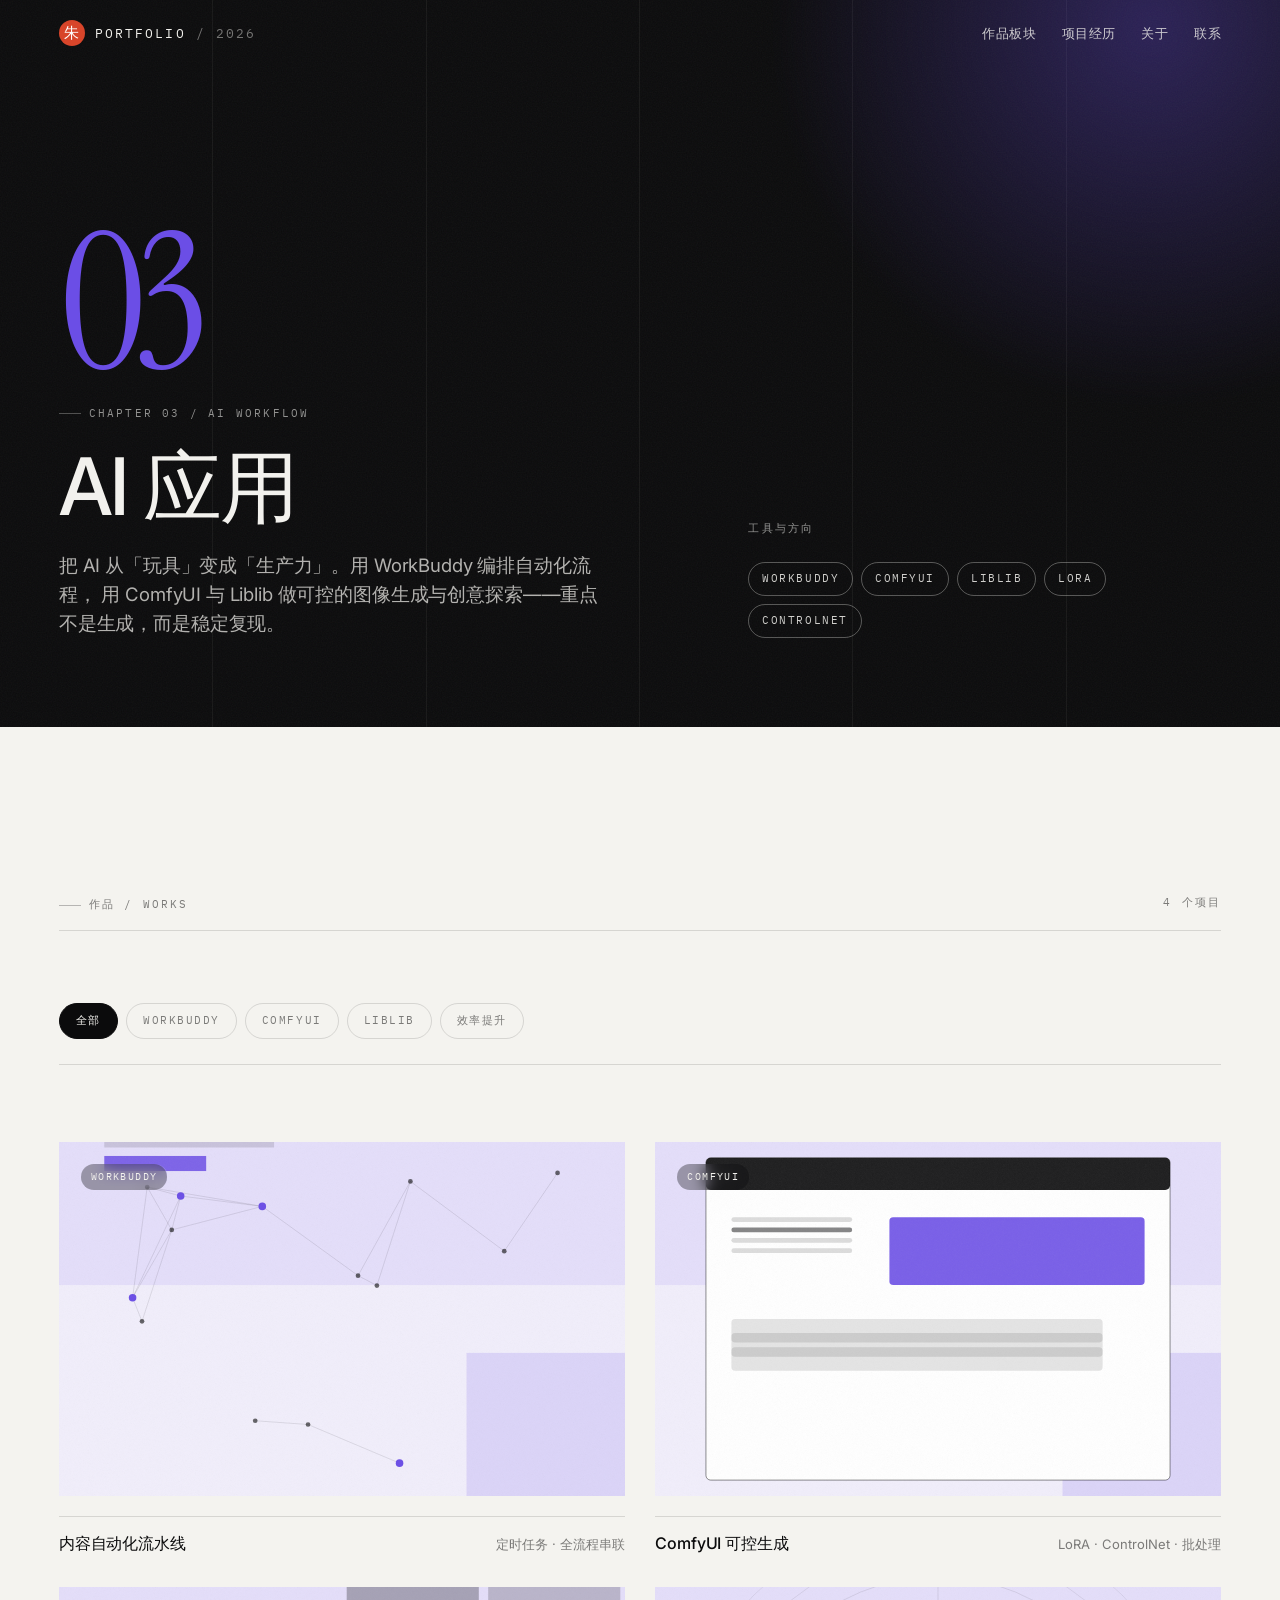
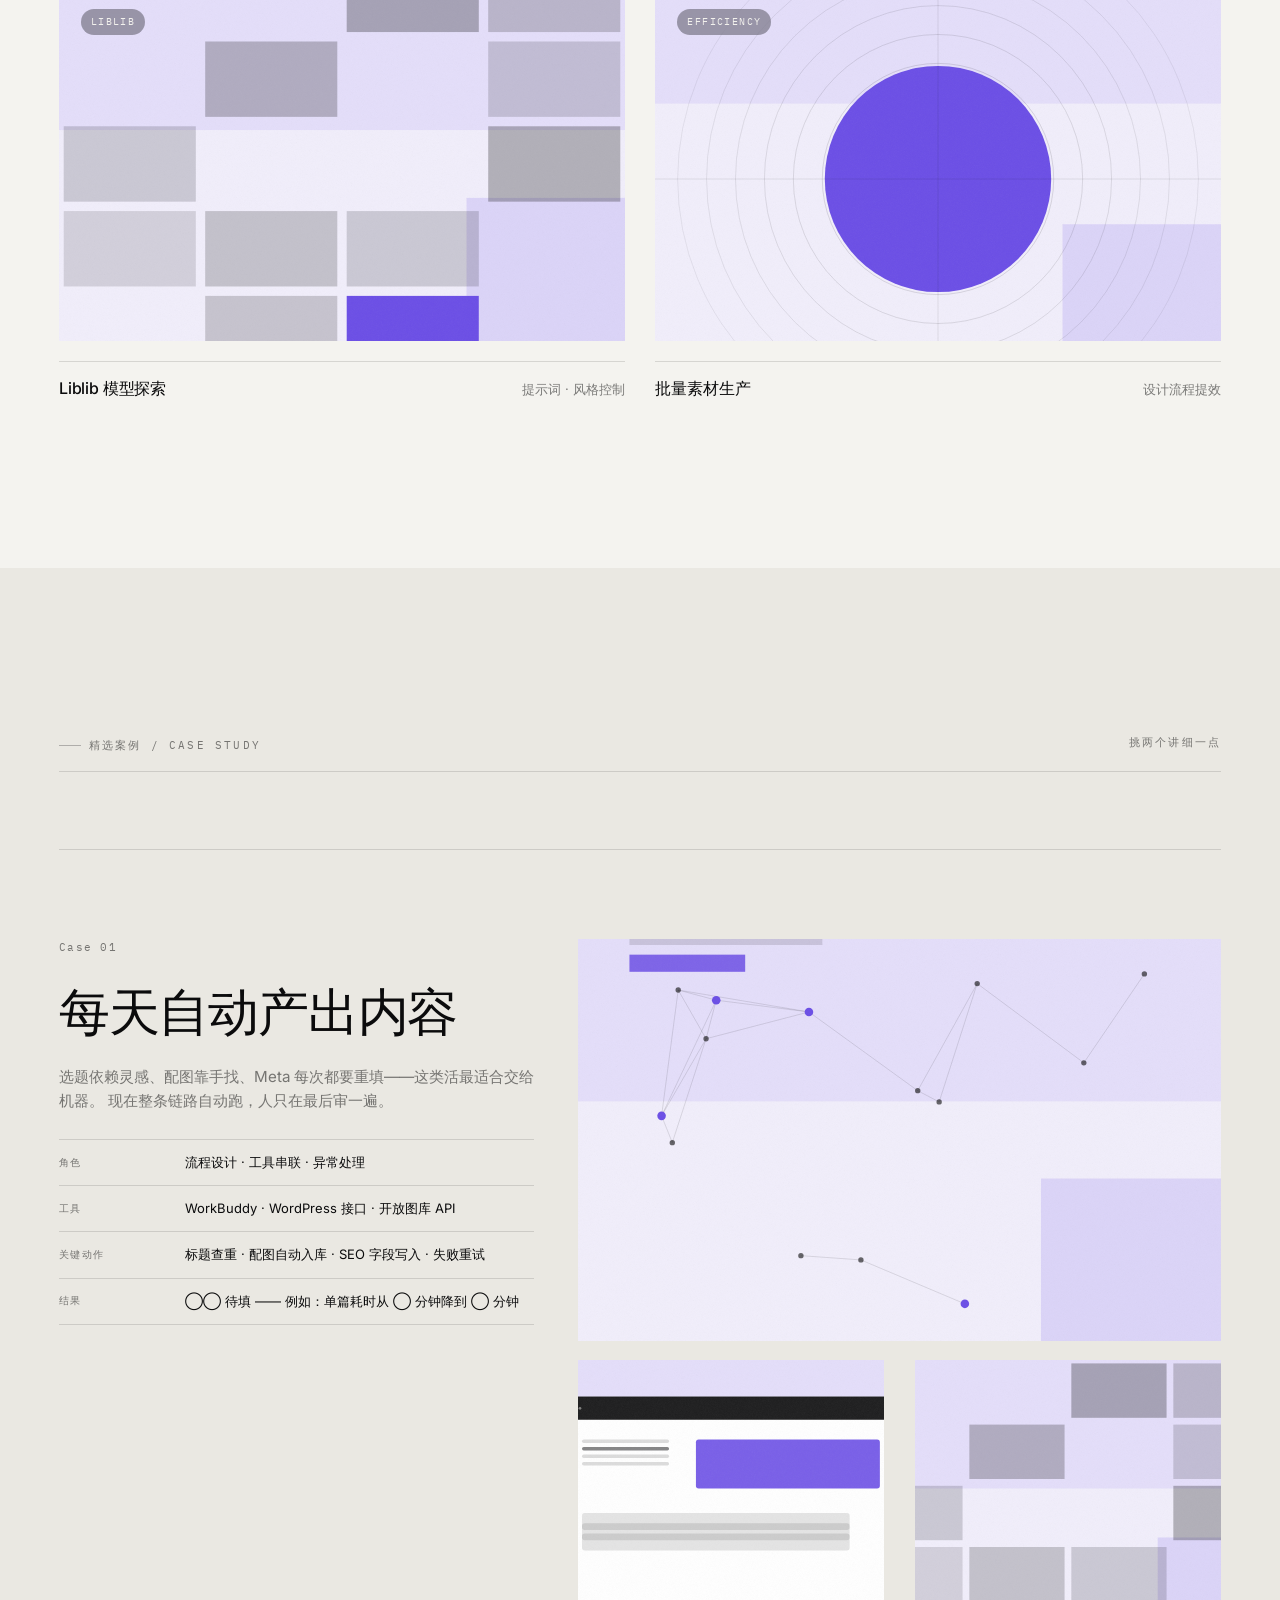
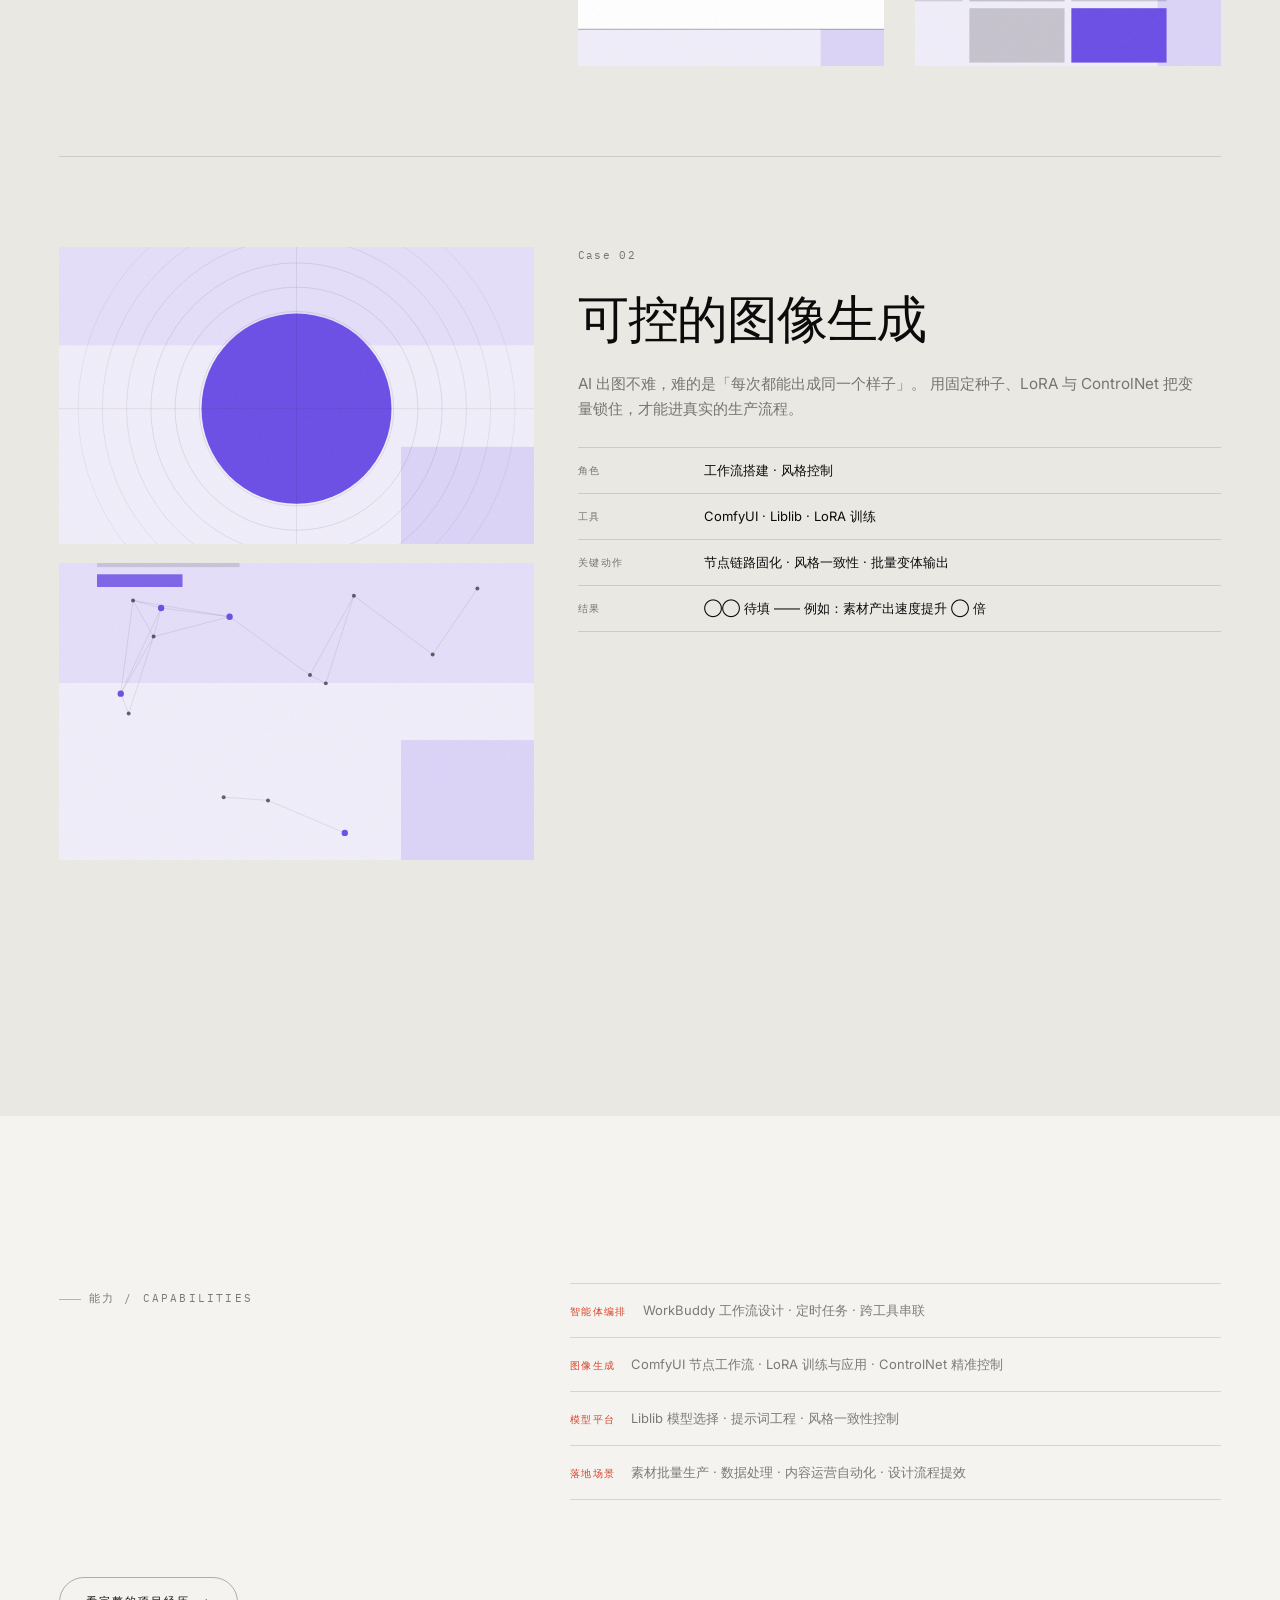
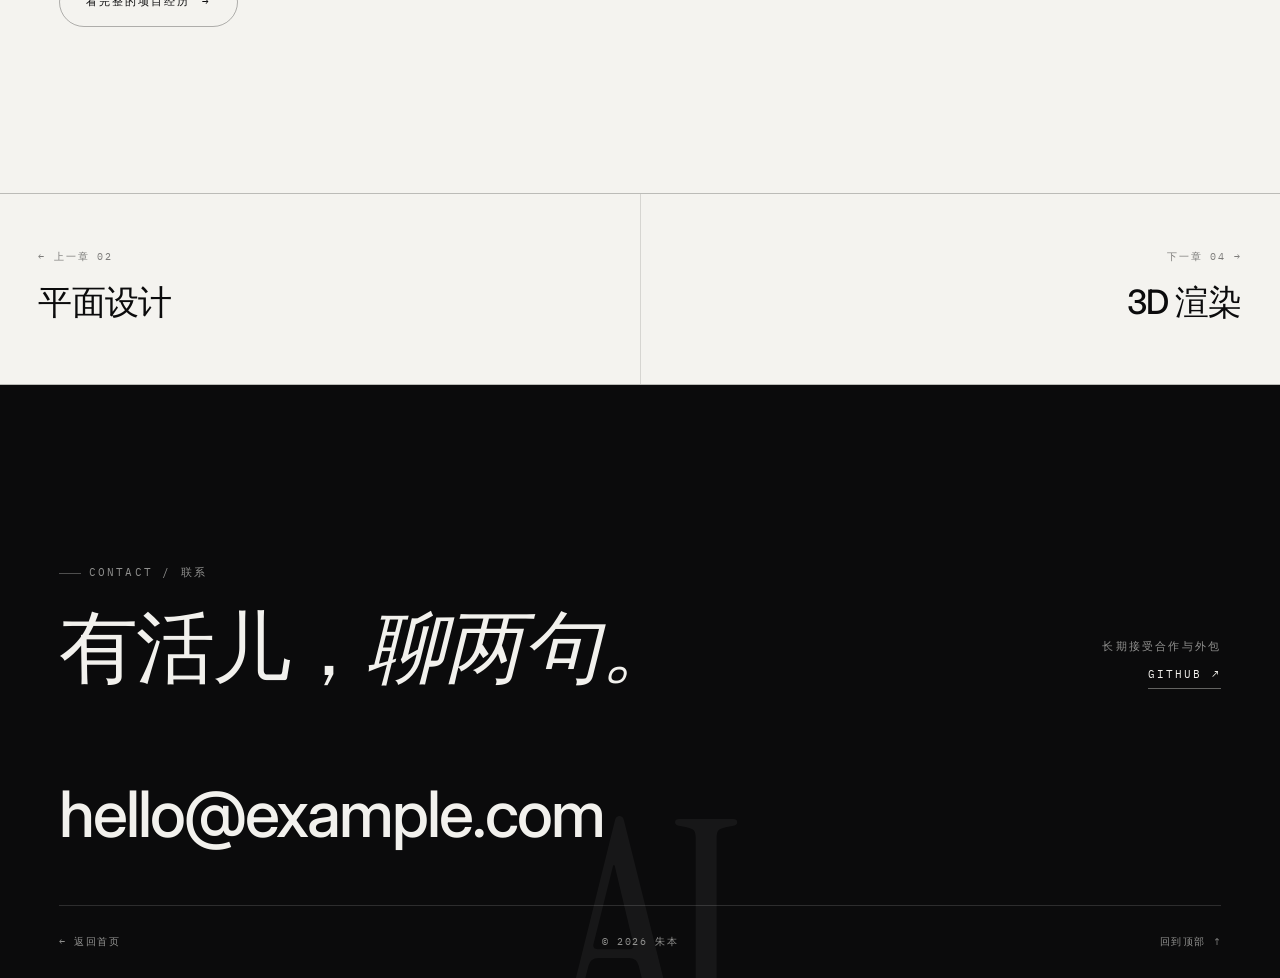
==== pages/ai.html @ f2585416 "feat: 作品集网站框架（五板块 + 项目经历） - 首页长滚动：Hero / 走马灯 / 关于 / 悬停预览目录 / 五个章节 / 经历摘要 / 页脚 - 子页面：网站建站、平面设计、AI 应用、" ====
<!DOCTYPE html>
<html lang="zh-CN">
<head>
<meta charset="utf-8">
<meta name="viewport" content="width=device-width, initial-scale=1, viewport-fit=cover">
<title>AI 应用 · 作品集 | 朱本</title>
<meta name="description" content="AI 应用作品集：用 WorkBuddy 编排自动化流程，用 ComfyUI 与 Liblib 搭建可控图像生成工作流，把 AI 从玩具变成生产力。">
<meta name="theme-color" content="#0B0B0C">
<link rel="icon" href="data:image/svg+xml,%3Csvg xmlns='http://www.w3.org/2000/svg' viewBox='0 0 32 32'%3E%3Crect width='32' height='32' rx='16' fill='%230B0B0C'/%3E%3Ccircle cx='16' cy='16' r='7' fill='%23D8452A'/%3E%3C/svg%3E">
<link rel="preconnect" href="https://fonts.googleapis.com">
<link rel="preconnect" href="https://fonts.gstatic.com" crossorigin>
<link rel="stylesheet" media="print" onload="this.media='all'"
      href="https://fonts.googleapis.com/css2?family=Inter:wght@400;500;600&family=Instrument+Serif:ital@0;1&family=IBM+Plex+Mono:wght@400;500&display=swap">
<link rel="stylesheet" href="../assets/css/style.css">
</head>
<body>

<div class="progress"><div class="progress__bar"></div></div>

<header class="nav">
  <div class="nav__inner">
    <a class="nav__brand" href="../index.html" aria-label="回到首页">
      <span class="nav__mark">朱</span>
      <span>PORTFOLIO<span style="opacity:.45"> / 2026</span></span>
    </a>
    <nav class="nav__links" aria-label="主导航">
      <a class="nav__link" href="../index.html#works">作品板块</a>
      <a class="nav__link" href="../index.html#experience">项目经历</a>
      <a class="nav__link" href="../index.html#about">关于</a>
      <a class="nav__link" href="../index.html#contact">联系</a>
    </nav>
    <button class="nav__toggle" aria-label="打开菜单" aria-expanded="false"><span></span></button>
  </div>
</header>

<div class="menu">
  <nav class="menu__list" aria-label="菜单">
    <a class="menu__item" href="../index.html#works"><i>01</i>作品板块</a>
    <a class="menu__item" href="web.html"><i>02</i>网站建站</a>
    <a class="menu__item" href="graphic.html"><i>03</i>平面设计</a>
    <a class="menu__item" href="ai.html"><i>04</i>AI 应用</a>
    <a class="menu__item" href="three-d.html"><i>05</i>3D 渲染</a>
    <a class="menu__item" href="life.html"><i>06</i>兴趣爱好</a>
    <a class="menu__item" href="experience.html"><i>07</i>项目经历</a>
    <a class="menu__item" href="../index.html#contact"><i>08</i>联系</a>
  </nav>
  <div class="menu__foot">
    <span>基于 GitHub Pages 托管</span>
    <a href="mailto:hello@example.com">hello@example.com</a>
  </div>
</div>

<main>

  <section class="band band--ink phero ch-ai" data-nav="dark">
    <div class="hero__bg" aria-hidden="true">
      <div class="hero__grid-lines"><span></span><span></span><span></span><span></span><span></span><span></span></div>
      <div class="phero__glow"></div>
      <div class="hero__noise"></div>
    </div>
    <div class="wrap" style="position:relative;z-index:2">
      <span class="phero__no reveal">03</span>
      <div class="phero__grid">
        <div class="stack">
          <span class="t-micro reveal">Chapter 03 / AI Workflow</span>
          <h1 class="t-h1 reveal reveal-d1">AI 应用</h1>
          <p class="t-lead reveal reveal-d2" style="color:rgba(242,241,237,.72)">
            把 AI 从「玩具」变成「生产力」。用 WorkBuddy 编排自动化流程，
            用 ComfyUI 与 Liblib 做可控的图像生成与创意探索——重点不是生成，而是稳定复现。
          </p>
        </div>
        <div class="stack reveal reveal-d3">
          <span class="t-micro t-micro--bare" style="color:var(--muted)">工具与方向</span>
          <ul class="phero__badges">
            <li class="chip">WorkBuddy</li>
            <li class="chip">ComfyUI</li>
            <li class="chip">Liblib</li>
            <li class="chip">LoRA</li>
            <li class="chip">ControlNet</li>
          </ul>
        </div>
      </div>
    </div>
  </section>

  <section class="band sec" data-nav="light">
    <div class="wrap">
      <div class="shead reveal">
        <div class="shead__row">
          <span class="t-micro">作品 / Works</span>
          <span class="t-micro t-micro--bare" style="color:var(--muted)">4 个项目</span>
        </div>
      </div>

      <div class="filters mt-m">
        <button class="is-active" data-filter="all">全部</button>
        <button data-filter="WorkBuddy">WorkBuddy</button>
        <button data-filter="ComfyUI">ComfyUI</button>
        <button data-filter="Liblib">Liblib</button>
        <button data-filter="提效">效率提升</button>
      </div>

      <div class="grid-2 mt-l">
        <a class="work reveal" href="#" data-cat="WorkBuddy 提效">
          <div class="tile tile--wide">
            <span class="tile__badge">WorkBuddy</span>
            <img src="../assets/img/ai-01.svg" alt="智能体自动化工作流">
            <span class="tile__cap"><span>自动化工作流</span><span>编排</span></span>
          </div>
          <div class="work__meta"><h3>内容自动化流水线</h3><p>定时任务 · 全流程串联</p></div>
        </a>
        <a class="work reveal reveal-d1" href="#" data-cat="ComfyUI">
          <div class="tile tile--wide">
            <span class="tile__badge">ComfyUI</span>
            <img src="../assets/img/ai-02.svg" alt="ComfyUI 节点工作流">
            <span class="tile__cap"><span>节点工作流</span><span>可控生成</span></span>
          </div>
          <div class="work__meta"><h3>ComfyUI 可控生成</h3><p>LoRA · ControlNet · 批处理</p></div>
        </a>
        <a class="work reveal" href="#" data-cat="Liblib">
          <div class="tile tile--wide">
            <span class="tile__badge">Liblib</span>
            <img src="../assets/img/ai-03.svg" alt="模型平台创意探索">
            <span class="tile__cap"><span>创意探索</span><span>模型平台</span></span>
          </div>
          <div class="work__meta"><h3>Liblib 模型探索</h3><p>提示词 · 风格控制</p></div>
        </a>
        <a class="work reveal reveal-d1" href="#" data-cat="提效 WorkBuddy">
          <div class="tile tile--wide">
            <span class="tile__badge">Efficiency</span>
            <img src="../assets/img/ai-04.svg" alt="批量素材生产">
            <span class="tile__cap"><span>批量素材生产</span><span>Pipeline</span></span>
          </div>
          <div class="work__meta"><h3>批量素材生产</h3><p>设计流程提效</p></div>
        </a>
      </div>
    </div>
  </section>

  <section class="band band--deep sec" data-nav="light">
    <div class="wrap">
      <div class="shead reveal">
        <div class="shead__row">
          <span class="t-micro">精选案例 / Case Study</span>
          <span class="t-micro t-micro--bare" style="color:var(--muted)">挑两个讲细一点</span>
        </div>
      </div>

      <article class="case mt-l">
        <div class="case__grid">
          <div class="case__info reveal">
            <span class="t-num">Case 01</span>
            <h2 class="t-h2">每天自动产出内容</h2>
            <p class="t-body">
              选题依赖灵感、配图靠手找、Meta 每次都要重填——这类活最适合交给机器。
              现在整条链路自动跑，人只在最后审一遍。
            </p>
            <div class="case__specs">
              <div><dt>角色</dt><dd>流程设计 · 工具串联 · 异常处理</dd></div>
              <div><dt>工具</dt><dd>WorkBuddy · WordPress 接口 · 开放图库 API</dd></div>
              <div><dt>关键动作</dt><dd>标题查重 · 配图自动入库 · SEO 字段写入 · 失败重试</dd></div>
              <div><dt>结果</dt><dd>◯◯ 待填 —— 例如：单篇耗时从 ◯ 分钟降到 ◯ 分钟</dd></div>
            </div>
          </div>
          <div class="case__media reveal reveal-d1">
            <div class="tile tile--wide"><img src="../assets/img/ai-01.svg" alt="工作流节点"></div>
            <div class="case__media--2 grid-2">
              <div class="tile tile--square"><img src="../assets/img/ai-02.svg" alt="节点细节"></div>
              <div class="tile tile--square"><img src="../assets/img/ai-03.svg" alt="输出结果"></div>
            </div>
          </div>
        </div>
      </article>

      <article class="case case--flip">
        <div class="case__grid">
          <div class="case__info reveal">
            <span class="t-num">Case 02</span>
            <h2 class="t-h2">可控的图像生成</h2>
            <p class="t-body">
              AI 出图不难，难的是「每次都能出成同一个样子」。
              用固定种子、LoRA 与 ControlNet 把变量锁住，才能进真实的生产流程。
            </p>
            <div class="case__specs">
              <div><dt>角色</dt><dd>工作流搭建 · 风格控制</dd></div>
              <div><dt>工具</dt><dd>ComfyUI · Liblib · LoRA 训练</dd></div>
              <div><dt>关键动作</dt><dd>节点链路固化 · 风格一致性 · 批量变体输出</dd></div>
              <div><dt>结果</dt><dd>◯◯ 待填 —— 例如：素材产出速度提升 ◯ 倍</dd></div>
            </div>
          </div>
          <div class="case__media reveal reveal-d1">
            <div class="tile tile--wide"><img src="../assets/img/ai-04.svg" alt="生成结果"></div>
            <div class="tile tile--wide"><img src="../assets/img/exp-03.svg" alt="工作流结构"></div>
          </div>
        </div>
      </article>
    </div>
  </section>

  <section class="band sec" data-nav="light">
    <div class="wrap">
      <div class="split">
        <div class="col-a"><span class="t-micro reveal">能力 / Capabilities</span></div>
        <div class="col-b">
          <ul class="caps reveal">
            <li><b>智能体编排</b><span>WorkBuddy 工作流设计 · 定时任务 · 跨工具串联</span></li>
            <li><b>图像生成</b><span>ComfyUI 节点工作流 · LoRA 训练与应用 · ControlNet 精准控制</span></li>
            <li><b>模型平台</b><span>Liblib 模型选择 · 提示词工程 · 风格一致性控制</span></li>
            <li><b>落地场景</b><span>素材批量生产 · 数据处理 · 内容运营自动化 · 设计流程提效</span></li>
          </ul>
        </div>
      </div>
      <div class="mt-l reveal"><a class="btn" href="experience.html"><span>看完整的项目经历</span><i aria-hidden="true">→</i></a></div>
    </div>
  </section>

  <nav class="band navnext" aria-label="章节导航">
    <a href="graphic.html" style="--row-accent:var(--ch-graphic)">
      <span class="dir">← 上一章 02</span>
      <span class="name">平面设计</span>
    </a>
    <a class="align-end" href="three-d.html" style="--row-accent:var(--ch-d3)">
      <span class="dir">下一章 04 →</span>
      <span class="name">3D 渲染</span>
    </a>
  </nav>

</main>

<footer class="band band--ink foot" data-nav="dark">
  <div class="wrap">
    <div class="foot__cta">
      <div class="stack">
        <span class="t-micro">Contact / 联系</span>
        <h2 class="t-h1">有活儿，<em class="t-italic">聊两句。</em></h2>
      </div>
      <div class="stack-s" style="justify-items:end;text-align:right">
        <span class="t-micro t-micro--bare" style="color:var(--muted)">长期接受合作与外包</span>
        <a class="link-arrow" href="https://github.com/benzhujohn">GitHub <span aria-hidden="true">↗</span></a>
      </div>
    </div>

    <div class="foot__mailrow">
      <a class="foot__mail" href="mailto:hello@example.com">hello@example.com</a>
    </div>

    <div class="foot__bottom">
      <a href="../index.html">← 返回首页</a>
      <span>© <span data-year>2026</span> 朱本</span>
      <a href="#">回到顶部 ↑</a>
    </div>
  </div>
  <span class="foot__pagename" aria-hidden="true">AI</span>
</footer>

<script src="../assets/js/main.js"></script>
</body>
</html>
---- assets/css/style.css ----
/* ============================================================
   PORTFOLIO — Design System
   风格方向：编辑式画廊 / 奢侈品广告排版
   - 骨白纸感底 + 墨黑正文 + 单一强调色
   - 超大字号 + 极紧字距 + 大量留白
   - 细发丝线分割，不用圆角卡片堆砌
   ============================================================ */

/* ---------- 1. Tokens ---------- */
:root {
  /* 基础色 */
  --ink:        #0B0B0C;
  --paper:      #F4F3EF;
  --paper-deep: #EAE8E2;
  --white:      #FFFFFF;

  /* 派生命名（供组件在明暗两套主题下复用） */
  --fg:    var(--ink);
  --bg:    var(--paper);
  --rule:  rgba(11, 11, 12, .13);
  --rule-strong: rgba(11, 11, 12, .30);
  --muted: rgba(11, 11, 12, .52);
  --faint: rgba(11, 11, 12, .07);

  /* 章节色 —— 只在极小面积出现（序号 / 下划线 / 标签） */
  --ch-web:     #1F3A5F;
  --ch-graphic: #D8452A;
  --ch-ai:      #6B4EE6;
  --ch-d3:      #C0703A;
  --ch-life:    #4A6B4F;
  --accent:     #D8452A;

  /* 字体 */
  --font-sans: "Inter", -apple-system, BlinkMacSystemFont, "Segoe UI",
               "PingFang SC", "Hiragino Sans GB", "Microsoft YaHei", "Noto Sans SC",
               system-ui, sans-serif;
  --font-display: "Instrument Serif", "Georgia", "Times New Roman",
                  "Songti SC", "SimSun", serif;
  --font-mono: "IBM Plex Mono", ui-monospace, SFMono-Regular, "SF Mono",
               Menlo, Consolas, monospace;

  /* 流体字号 */
  --fs-display: clamp(3.4rem, 9.4vw, 9.5rem);
  --fs-h1:      clamp(2.35rem, 6.2vw, 5.6rem);
  --fs-h2:      clamp(1.85rem, 4vw, 3.4rem);
  --fs-h3:      clamp(1.15rem, 1.9vw, 1.65rem);
  --fs-lead:    clamp(1.02rem, 1.45vw, 1.3rem);
  --fs-body:    clamp(.95rem, 1.02vw, 1.06rem);
  --fs-small:   .8125rem;
  --fs-micro:   .6875rem;

  /* 版式 */
  --gutter: clamp(20px, 4.6vw, 78px);
  --maxw:   1680px;
  --sec-y:  clamp(88px, 13vw, 200px);
  --nav-h:  68px;

  /* 动效 */
  --ease:    cubic-bezier(.16, 1, .3, 1);
  --ease-io: cubic-bezier(.65, 0, .35, 1);
  --dur:     .9s;
}

/* ---------- 2. Reset ---------- */
*, *::before, *::after { box-sizing: border-box; }
html { -webkit-text-size-adjust: 100%; overflow-x: clip; }
html.is-locked, html.is-locked body { overflow: hidden; }

body {
  margin: 0;
  background: var(--paper);
  color: var(--ink);
  font-family: var(--font-sans);
  font-size: var(--fs-body);
  line-height: 1.62;
  font-feature-settings: "kern" 1, "liga" 1;
  -webkit-font-smoothing: antialiased;
  -moz-osx-font-smoothing: grayscale;
  overflow-x: hidden;
}
img, svg, video { display: block; max-width: 100%; }
a { color: inherit; text-decoration: none; }
button { font: inherit; color: inherit; background: none; border: 0; cursor: pointer; }
ul, ol { margin: 0; padding: 0; list-style: none; }
h1, h2, h3, h4, p, figure { margin: 0; }
::selection { background: var(--ink); color: var(--paper); }

:focus-visible {
  outline: 2px solid var(--accent);
  outline-offset: 3px;
}

/* 自定义滚动条（桌面） */
@media (pointer: fine) {
  ::-webkit-scrollbar { width: 10px; }
  ::-webkit-scrollbar-track { background: var(--paper-deep); }
  ::-webkit-scrollbar-thumb { background: rgba(11,11,12,.24); }
  ::-webkit-scrollbar-thumb:hover { background: rgba(11,11,12,.45); }
}

/* ---------- 3. Layout ---------- */
.wrap {
  width: 100%;
  max-width: var(--maxw);
  margin-inline: auto;
  padding-inline: var(--gutter);
}
.band { background: var(--bg); color: var(--fg); }
.band--ink {
  --fg: #F2F1ED;
  --bg: var(--ink);
  --rule: rgba(242, 241, 237, .15);
  --rule-strong: rgba(242, 241, 237, .38);
  --muted: rgba(242, 241, 237, .58);
  --faint: rgba(242, 241, 237, .08);
  background: var(--ink);
  color: var(--fg);
}
.band--deep { --bg: var(--paper-deep); }

.sec { padding-block: var(--sec-y); }
.sec--tight { padding-block: clamp(56px, 8vw, 116px); }

/* 编辑式分栏 */
.split {
  display: grid;
  grid-template-columns: minmax(0, 1fr);
  gap: clamp(32px, 5vw, 88px);
}
@media (min-width: 900px) {
  .split { grid-template-columns: repeat(12, minmax(0, 1fr)); }
  .split > .col-a { grid-column: 1 / span 4; }
  .split > .col-b { grid-column: 6 / span 7; }
  .split > .col-full { grid-column: 1 / -1; }
}

.grid-2 { display: grid; gap: clamp(18px, 2.4vw, 40px); grid-template-columns: repeat(2, minmax(0, 1fr)); }
.grid-3 { display: grid; gap: clamp(18px, 2.4vw, 40px); grid-template-columns: repeat(3, minmax(0, 1fr)); }
.grid-4 { display: grid; gap: clamp(16px, 1.8vw, 28px); grid-template-columns: repeat(4, minmax(0, 1fr)); }
@media (max-width: 1024px) { .grid-4 { grid-template-columns: repeat(2, minmax(0, 1fr)); } }
@media (max-width: 780px)  { .grid-3, .grid-2 { grid-template-columns: minmax(0, 1fr); } }
@media (max-width: 560px)  { .grid-4 { grid-template-columns: minmax(0, 1fr); } }

/* ---------- 4. Typography ---------- */
.t-display {
  font-family: var(--font-display);
  font-size: var(--fs-display);
  line-height: .88;
  letter-spacing: -.045em;
  font-weight: 400;
}
.t-h1 {
  font-size: var(--fs-h1);
  line-height: 1.02;
  letter-spacing: -.028em;
  font-weight: 500;
}
.t-h2 {
  font-size: var(--fs-h2);
  line-height: 1.1;
  letter-spacing: -.024em;
  font-weight: 500;
}
.t-h3 { font-size: var(--fs-h3); line-height: 1.25; letter-spacing: -.015em; font-weight: 500; }
.t-serif { font-family: var(--font-display); font-weight: 400; letter-spacing: -.02em; }
.t-italic { font-family: var(--font-display); font-style: italic; letter-spacing: -.01em; }

.t-lead {
  font-size: var(--fs-lead);
  line-height: 1.55;
  letter-spacing: -.008em;
  color: var(--fg);
  max-width: 46ch;
}
.t-body { color: var(--muted); max-width: 62ch; }
.t-body strong { color: var(--fg); font-weight: 500; }

/* 微标签：全站的高频识别符号 */
.t-micro {
  font-family: var(--font-mono);
  font-size: var(--fs-micro);
  letter-spacing: .2em;
  text-transform: uppercase;
  color: var(--muted);
  display: inline-flex;
  align-items: center;
  gap: .7em;
  white-space: nowrap;
}
.t-micro--accent { color: var(--accent); }
.t-micro::before {
  content: "";
  width: 22px; height: 1px;
  background: currentColor;
  opacity: .5;
  flex: none;
}
.t-micro--bare::before { display: none; }

.t-num {
  font-family: var(--font-mono);
  font-size: var(--fs-micro);
  letter-spacing: .12em;
  color: var(--muted);
}

.rule { height: 1px; background: var(--rule); border: 0; margin: 0; }

/* 段落首行装饰线 */
.hairline-top { border-top: 1px solid var(--rule); padding-top: clamp(18px, 2.6vw, 34px); }

/* ---------- 5. Scroll progress ---------- */
.progress {
  position: fixed; inset: 0 0 auto 0;
  height: 2px; z-index: 120;
  background: transparent; pointer-events: none;
}
.progress__bar {
  height: 100%; width: 0%;
  background: var(--accent);
  transform-origin: 0 50%;
  transition: width .1s linear;
}

/* ---------- 6. Nav ---------- */
.nav {
  position: fixed; inset: 0 0 auto 0;
  z-index: 100;
  height: var(--nav-h);
  display: flex; align-items: center;
  color: #F2F1ED;
  transition: background .45s var(--ease), color .45s var(--ease),
              border-color .45s var(--ease), backdrop-filter .45s var(--ease);
  border-bottom: 1px solid transparent;
}
.nav__inner {
  width: 100%; max-width: var(--maxw); margin-inline: auto;
  padding-inline: var(--gutter);
  display: flex; align-items: center; justify-content: space-between; gap: 24px;
}
.nav.is-solid {
  background: rgba(244, 243, 239, .82);
  -webkit-backdrop-filter: saturate(180%) blur(18px);
  backdrop-filter: saturate(180%) blur(18px);
  color: var(--ink);
  border-bottom-color: rgba(11, 11, 12, .09);
}
.nav.is-solid.is-dark {
  background: rgba(11, 11, 12, .72);
  color: #F2F1ED;
  border-bottom-color: rgba(242, 241, 237, .1);
}

.nav__brand {
  font-family: var(--font-mono);
  font-size: .8125rem;
  letter-spacing: .16em;
  text-transform: uppercase;
  display: flex; align-items: center; gap: 10px;
}
.nav__mark {
  width: 26px; height: 26px; border-radius: 50%;
  background: var(--accent);
  display: grid; place-items: center;
  font-family: var(--font-display); font-size: 15px; color: #fff;
  letter-spacing: 0; flex: none;
}
.nav__links { display: flex; align-items: center; gap: clamp(14px, 2vw, 34px); }
.nav__link {
  font-size: .8125rem; letter-spacing: .04em;
  position: relative; padding-block: 6px; opacity: .82;
  transition: opacity .3s var(--ease);
}
.nav__link::after {
  content: ""; position: absolute; left: 0; bottom: 0;
  width: 100%; height: 1px; background: currentColor;
  transform: scaleX(0); transform-origin: 0 50%;
  transition: transform .5s var(--ease);
}
.nav__link:hover { opacity: 1; }
.nav__link:hover::after { transform: scaleX(1); }

.nav__toggle {
  display: none; width: 40px; height: 40px;
  align-items: center; justify-content: center;
}
.nav__toggle span {
  display: block; width: 20px; height: 1.5px; background: currentColor;
  position: relative; transition: transform .4s var(--ease), background .3s;
}
.nav__toggle span::before, .nav__toggle span::after {
  content: ""; position: absolute; left: 0; width: 20px; height: 1.5px;
  background: currentColor; transition: transform .4s var(--ease), top .3s;
}
.nav__toggle span::before { top: -6px; }
.nav__toggle span::after  { top: 6px; }
.is-menu-open .nav__toggle span { background: transparent; }
.is-menu-open .nav__toggle span::before { top: 0; transform: rotate(45deg); }
.is-menu-open .nav__toggle span::after  { top: 0; transform: rotate(-45deg); }

@media (max-width: 880px) {
  .nav__links { display: none; }
  .nav__toggle { display: inline-flex; }
}

/* 全屏菜单 */
.menu {
  position: fixed; inset: 0; z-index: 95;
  background: var(--ink); color: var(--paper);
  display: flex; flex-direction: column; justify-content: center;
  padding: calc(var(--nav-h) + 40px) var(--gutter) 40px;
  clip-path: inset(0 0 100% 0);
  transition: clip-path .8s var(--ease);
}
.is-menu-open .menu { clip-path: inset(0 0 0 0); }
.menu__list { display: grid; gap: clamp(4px, 1.2vw, 14px); }
.menu__item {
  font-size: clamp(1.7rem, 7vw, 3rem);
  line-height: 1.12; letter-spacing: -.03em; font-weight: 500;
  display: flex; align-items: baseline; gap: .5em;
  opacity: 0; transform: translateY(18px);
  transition: opacity .5s var(--ease), transform .5s var(--ease);
}
.is-menu-open .menu__item { opacity: 1; transform: none; }
.menu__item i {
  font-family: var(--font-mono); font-style: normal;
  font-size: .6875rem; letter-spacing: .16em;
  color: rgba(244, 243, 239, .45);
}
.menu__item:hover { color: var(--accent); }
.menu__foot {
  margin-top: clamp(36px, 7vw, 72px);
  display: flex; flex-wrap: wrap; gap: 10px 28px;
  font-family: var(--font-mono); font-size: .6875rem;
  letter-spacing: .16em; text-transform: uppercase;
  color: rgba(244, 243, 239, .5);
}
.menu__foot a:hover { color: var(--paper); }

/* ---------- 7. Hero ---------- */
.hero {
  position: relative;
  min-height: 100svh;
  padding-top: calc(var(--nav-h) + clamp(24px, 5vw, 64px));
  padding-bottom: clamp(36px, 5vw, 72px);
  display: flex; flex-direction: column; justify-content: space-between;
  overflow: hidden;
}
.hero__bg {
  position: absolute; inset: 0; z-index: 0;
  pointer-events: none; overflow: hidden;
}
.hero__grid-lines {
  position: absolute; inset: 0;
  display: grid; grid-template-columns: repeat(6, 1fr);
}
.hero__grid-lines span { border-right: 1px solid rgba(242,241,237,.055); }
.hero__grid-lines span:last-child { border-right: 0; }
.hero__glow {
  position: absolute;
  width: 62vw; height: 62vw; border-radius: 50%;
  right: -18vw; top: -14vw;
  background: radial-gradient(circle at 50% 50%, rgba(216,69,42,.30), rgba(216,69,42,0) 62%);
  filter: blur(10px);
  animation: drift 22s var(--ease-io) infinite alternate;
}
@keyframes drift {
  from { transform: translate3d(0,0,0) scale(1); }
  to   { transform: translate3d(-5vw, 4vw, 0) scale(1.12); }
}
.hero__noise {
  position: absolute; inset: 0; opacity: .05; pointer-events: none;
  background-image: url("data:image/svg+xml,%3Csvg xmlns='http://www.w3.org/2000/svg' width='160' height='160'%3E%3Cfilter id='n'%3E%3CfeTurbulence type='fractalNoise' baseFrequency='.8' numOctaves='3'/%3E%3C/filter%3E%3Crect width='160' height='160' filter='url(%23n)'/%3E%3C/svg%3E");
}
.hero__inner { position: relative; z-index: 2; }
.hero__top {
  display: flex; flex-wrap: wrap; gap: 12px 32px;
  justify-content: space-between; align-items: baseline;
  padding-bottom: clamp(20px, 3.5vw, 44px);
}
/* 主标题：无衬线骨架 + 衬线意大利体收尾 —— 编辑式对比 */
.hero__title {
  max-width: 20ch;
  font-family: var(--font-sans);
  font-weight: 500;
  letter-spacing: -.052em;
  flex: 1;
  display: flex;
  flex-direction: column;
  justify-content: center;
}
.hero__title .line { display: block; overflow: hidden; }
.hero__title .line > span {
  display: block;
  transform: translateY(105%);
  transition: transform 1.15s var(--ease);
}
.is-ready .hero__title .line > span { transform: none; }
.hero__title .line:nth-child(2) > span { transition-delay: .09s; }
.hero__title .line:nth-child(3) > span { transition-delay: .18s; }

.hero__title em {
  font-family: var(--font-display);
  font-style: italic;
  font-weight: 400;
  letter-spacing: -.028em;
  padding-right: .04em;
}
.hero__inner {
  position: relative;
  z-index: 2;
  display: flex;
  flex-direction: column;
  flex: 1;
  gap: clamp(24px, 3.5vw, 48px);
}
.hero__meta {
  display: grid;
  grid-template-columns: minmax(0,1fr);
  gap: clamp(24px, 4vw, 56px);
  align-items: end;
  margin-top: clamp(30px, 5vw, 60px);
  padding-top: clamp(22px, 3vw, 38px);
  border-top: 1px solid rgba(242,241,237,.16);
}
@media (min-width: 880px) {
  .hero__meta { grid-template-columns: 1.1fr .8fr auto; }
}
.hero__roles {
  display: flex; flex-wrap: wrap; gap: 8px 10px;
}
.chip {
  font-family: var(--font-mono);
  font-size: .6875rem;
  letter-spacing: .14em;
  text-transform: uppercase;
  padding: 7px 13px;
  border: 1px solid var(--rule-strong);
  border-radius: 999px;
  color: var(--fg);
  opacity: .85;
  transition: background .35s var(--ease), color .35s var(--ease), opacity .35s;
}
.chip:hover { background: var(--fg); color: var(--bg); opacity: 1; }
.hero__scroll {
  display: inline-flex; align-items: center; gap: 12px;
  font-family: var(--font-mono); font-size: .6875rem;
  letter-spacing: .2em; text-transform: uppercase;
  color: rgba(242,241,237,.6);
  align-self: end; white-space: nowrap;
}
.hero__scroll i {
  display: block; width: 1px; height: 42px;
  background: linear-gradient(to bottom, rgba(242,241,237,.7), transparent);
  animation: drop 2.4s var(--ease-io) infinite;
  transform-origin: 50% 0;
}
@keyframes drop {
  0%   { transform: scaleY(0); opacity: 0; }
  40%  { transform: scaleY(1); opacity: 1; }
  100% { transform: scaleY(1); opacity: 0; }
}

/* ---------- 8. Marquee ---------- */
.marquee {
  border-top: 1px solid var(--rule);
  border-bottom: 1px solid var(--rule);
  padding-block: clamp(14px, 1.8vw, 22px);
  overflow: hidden;
  display: flex;
}
.marquee__track {
  display: flex; flex: none; gap: clamp(24px, 3vw, 48px);
  padding-right: clamp(24px, 3vw, 48px);
  animation: slide 34s linear infinite;
  will-change: transform;
}
.marquee:hover .marquee__track { animation-play-state: paused; }
@keyframes slide { to { transform: translateX(-100%); } }
.marquee__item {
  font-family: var(--font-mono);
  font-size: clamp(.72rem, 1vw, .82rem);
  letter-spacing: .18em; text-transform: uppercase;
  display: flex; align-items: center; gap: clamp(24px, 3vw, 48px);
  color: var(--muted); white-space: nowrap;
}
.marquee__item::after {
  content: ""; width: 5px; height: 5px; border-radius: 50%;
  background: var(--accent); flex: none;
}

/* ---------- 9. Section header ---------- */
.shead { display: grid; gap: clamp(16px, 2vw, 26px); }
.shead__row {
  display: flex; flex-wrap: wrap; gap: 14px 26px;
  align-items: baseline; justify-content: space-between;
  padding-bottom: 16px; border-bottom: 1px solid var(--rule);
}
.shead__title { max-width: 22ch; }
.shead__desc { max-width: 48ch; }

/* ---------- 10. Chapter index list（悬浮预览目录） ---------- */
.idx { border-top: 1px solid var(--rule); position: relative; }
.idx__row {
  display: grid;
  grid-template-columns: auto minmax(0, 1fr);
  align-items: center;
  gap: clamp(14px, 3vw, 40px);
  padding-block: clamp(18px, 3vw, 34px);
  border-bottom: 1px solid var(--rule);
  position: relative;
  transition: padding-left .6s var(--ease), color .4s var(--ease);
}
@media (min-width: 760px) {
  .idx__row { grid-template-columns: 92px minmax(0, 1fr) auto auto; }
}
.idx__row::before {
  content: ""; position: absolute; left: 0; top: 0; bottom: 0;
  width: 2px; background: var(--row-accent, var(--accent));
  transform: scaleY(0); transform-origin: 50% 0;
  transition: transform .6s var(--ease);
}
.idx__row:hover { color: var(--row-accent, var(--accent)); }
.idx__row:hover::before { transform: scaleY(1); }
@media (hover: hover) and (min-width: 760px) {
  .idx__row:hover { padding-left: clamp(14px, 2vw, 30px); }
}
.idx__num {
  font-family: var(--font-mono); font-size: .75rem;
  letter-spacing: .14em; color: var(--muted);
  transition: color .4s var(--ease);
}
.idx__row:hover .idx__num { color: inherit; }
.idx__name {
  font-size: clamp(1.35rem, 4vw, 2.7rem);
  line-height: 1.1; letter-spacing: -.026em; font-weight: 500;
  display: flex; flex-wrap: wrap; align-items: baseline; gap: .45em;
}
.idx__name small {
  font-family: var(--font-mono); font-size: .6875rem;
  letter-spacing: .16em; text-transform: uppercase;
  color: var(--muted); font-weight: 400;
}
.idx__tags { display: none; }
@media (min-width: 1100px) {
  .idx__tags {
    display: flex; gap: 8px; flex-wrap: wrap; justify-content: flex-end;
    max-width: 34ch;
  }
  .idx__tags span {
    font-family: var(--font-mono); font-size: .625rem;
    letter-spacing: .12em; text-transform: uppercase;
    color: var(--muted); border: 1px solid var(--rule);
    padding: 3px 9px; border-radius: 999px;
  }
}
.idx__arrow {
  font-size: 1.1rem; opacity: .3;
  transition: transform .5s var(--ease), opacity .4s;
}
.idx__row:hover .idx__arrow { transform: translateX(8px); opacity: 1; }
@media (max-width: 759px) { .idx__arrow { display: none; } }

/* 跟随光标的图片预览 */
.peek {
  position: fixed; top: 0; left: 0; z-index: 60;
  width: clamp(240px, 26vw, 380px);
  aspect-ratio: 16 / 10;
  pointer-events: none;
  opacity: 0; transform: translate(-50%, -50%) scale(.9);
  transition: opacity .45s var(--ease), transform .55s var(--ease);
  will-change: transform;
  box-shadow: 0 30px 70px -24px rgba(11, 11, 12, .55),
              0 0 0 1px rgba(11, 11, 12, .10);
  overflow: hidden;
  background: var(--paper-deep);
}
.peek.is-on { opacity: 1; transform: translate(-50%, -50%) scale(1); }
.peek img {
  position: absolute; inset: 0; width: 100%; height: 100%;
  object-fit: cover; opacity: 0;
  transition: opacity .5s var(--ease), transform 1.4s var(--ease);
}
.peek img.is-active { opacity: 1; transform: scale(1.05); }
@media (hover: none), (max-width: 899px) { .peek { display: none; } }

/* ---------- 11. Chapter block ---------- */
.chapter {
  --ch: var(--accent);
  position: relative;
  border-top: 1px solid var(--rule);
  padding-block: clamp(56px, 9vw, 130px);
}
.chapter__head {
  display: grid; gap: clamp(20px, 3vw, 40px);
  margin-bottom: clamp(34px, 5vw, 70px);
}
@media (min-width: 900px) {
  .chapter__head { grid-template-columns: minmax(0, 1fr) minmax(0, 1fr); align-items: end; }
}
.chapter__kicker { display: flex; align-items: center; gap: 16px; margin-bottom: 18px; }
.chapter__kicker b {
  font-family: var(--font-mono); font-size: .6875rem; font-weight: 400;
  letter-spacing: .2em; text-transform: uppercase; color: var(--ch);
}
.chapter__no {
  position: absolute; right: 0; top: clamp(40px, 7vw, 90px);
  font-family: var(--font-display);
  font-size: clamp(6rem, 20vw, 20rem);
  line-height: .8; letter-spacing: -.06em;
  color: var(--ch);
  opacity: .075;
  pointer-events: none; user-select: none;
  z-index: 0;
}
/* 深色底上把序号提亮，否则几乎看不见 */
.band--ink .chapter__no { opacity: .20; }
.chapter > * { position: relative; z-index: 1; }

/* 作品缩略图 —— 全站的图像语言 */
.tile {
  position: relative;
  display: block;
  overflow: hidden;
  background: var(--paper-deep);
  aspect-ratio: 4 / 5;
}
.tile--wide { aspect-ratio: 16 / 10; }
.tile--tall { aspect-ratio: 3 / 4; }
.tile--square { aspect-ratio: 1 / 1; }
.tile img {
  width: 100%; height: 100%; object-fit: cover;
  transition: transform 1.4s var(--ease), filter .6s var(--ease);
  will-change: transform;
}
.tile::after {
  content: ""; position: absolute; inset: 0;
  background: linear-gradient(to top, rgba(11,11,12,.34), transparent 55%);
  opacity: 0; transition: opacity .6s var(--ease);
}
a.tile:hover img, .tile:hover img { transform: scale(1.045); }
a.tile:hover::after { opacity: 1; }
.tile__cap {
  position: absolute; left: 0; right: 0; bottom: 0;
  padding: clamp(14px, 1.8vw, 22px);
  display: flex; align-items: flex-end; justify-content: space-between; gap: 12px;
  color: #F2F1ED;
  transform: translateY(10px); opacity: 0;
  transition: transform .6s var(--ease), opacity .5s var(--ease);
  z-index: 2;
}
a.tile:hover .tile__cap { transform: none; opacity: 1; }
.tile__cap span {
  font-family: var(--font-mono); font-size: .625rem;
  letter-spacing: .14em; text-transform: uppercase;
}
.tile__badge {
  position: absolute; left: clamp(14px, 1.8vw, 22px); top: clamp(14px, 1.8vw, 22px);
  z-index: 2;
  font-family: var(--font-mono); font-size: .625rem;
  letter-spacing: .14em; text-transform: uppercase;
  color: #F2F1ED;
  background: rgba(11,11,12,.34);
  -webkit-backdrop-filter: blur(8px);
  backdrop-filter: blur(8px);
  padding: 5px 10px; border-radius: 999px;
}

/* 作品条目：图 + 文 */
.work { display: grid; gap: clamp(12px, 1.6vw, 20px); }
.work__meta {
  display: flex; flex-wrap: wrap; gap: 6px 14px;
  align-items: baseline; justify-content: space-between;
  padding-top: 14px; border-top: 1px solid var(--rule);
}
.work__meta h3 { font-size: clamp(.98rem, 1.25vw, 1.1rem); font-weight: 500; letter-spacing: -.01em; }
.work__meta p { font-size: var(--fs-small); color: var(--muted); }
.work a:hover h3 { color: var(--row-accent, var(--accent)); }

/* 能力清单 */
.caps { display: grid; gap: 0; border-top: 1px solid var(--rule); }
.caps li {
  display: grid; grid-template-columns: auto minmax(0,1fr);
  gap: 16px; align-items: baseline;
  padding-block: clamp(11px, 1.4vw, 16px);
  border-bottom: 1px solid var(--rule);
  font-size: var(--fs-small);
}
.caps li b {
  font-family: var(--font-mono); font-weight: 400; font-size: .625rem;
  letter-spacing: .14em; color: var(--ch, var(--accent));
}
.caps li span { color: var(--muted); }

/* ---------- 12. Stats ---------- */
.stats { display: grid; gap: 1px; background: var(--rule); border-block: 1px solid var(--rule); }
@media (min-width: 700px) { .stats { grid-template-columns: repeat(4, minmax(0,1fr)); } }
.stat {
  background: var(--bg);
  padding: clamp(22px, 3vw, 40px) clamp(16px, 2vw, 30px);
  display: grid; gap: 10px; align-content: start;
}
.stat b {
  font-family: var(--font-display);
  font-size: clamp(2.6rem, 6vw, 4.4rem);
  line-height: .9; letter-spacing: -.04em; font-weight: 400;
  display: flex; align-items: baseline; gap: .06em;
}
.stat b i { font-style: normal; font-size: .34em; opacity: .7; }
.stat p { font-size: var(--fs-small); color: var(--muted); }

/* ---------- 13. Timeline ---------- */
.tl { border-top: 1px solid var(--rule); }
.tl__item {
  display: grid; gap: 10px clamp(20px, 4vw, 56px);
  padding-block: clamp(24px, 3.4vw, 46px);
  border-bottom: 1px solid var(--rule);
  position: relative;
  transition: background .5s var(--ease);
}
@media (min-width: 860px) {
  .tl__item { grid-template-columns: 150px minmax(0, 1fr) minmax(0, 1.1fr); align-items: start; }
}
.tl__item:hover { background: var(--faint); }
.tl__when {
  font-family: var(--font-mono); font-size: .6875rem;
  letter-spacing: .14em; color: var(--muted); padding-top: .35em;
}
.tl__role { font-size: clamp(1rem, 1.5vw, 1.25rem); font-weight: 500; letter-spacing: -.012em; }
.tl__org { font-size: var(--fs-small); color: var(--muted); margin-top: 4px; }
.tl__note { font-size: var(--fs-small); color: var(--muted); }
.tl__note ul { display: grid; gap: 6px; }
.tl__note li { padding-left: 16px; position: relative; }
.tl__note li::before {
  content: ""; position: absolute; left: 0; top: .62em;
  width: 6px; height: 1px; background: var(--accent);
}

/* ---------- 14. Buttons ---------- */
.btn {
  display: inline-flex; align-items: center; gap: 12px;
  font-family: var(--font-mono); font-size: .6875rem;
  letter-spacing: .18em; text-transform: uppercase;
  padding: 15px 26px;
  border: 1px solid var(--rule-strong);
  border-radius: 999px;
  position: relative; overflow: hidden;
  color: var(--fg);
  transition: color .45s var(--ease), border-color .45s var(--ease);
}
.btn > * { position: relative; z-index: 2; }
.btn::before {
  content: ""; position: absolute; inset: 0; z-index: 1;
  background: var(--fg);
  transform: translateY(101%);
  transition: transform .6s var(--ease);
}
.btn:hover { color: var(--bg); border-color: var(--fg); }
.btn:hover::before { transform: none; }
.btn i { font-style: normal; transition: transform .5s var(--ease); }
.btn:hover i { transform: translateX(5px); }

.btn--solid {
  background: var(--fg); color: var(--bg); border-color: var(--fg);
}
.btn--solid::before { background: var(--accent); }
.btn--solid:hover { color: #fff; border-color: var(--accent); }

.link-arrow {
  display: inline-flex; align-items: center; gap: 10px;
  font-family: var(--font-mono); font-size: .6875rem;
  letter-spacing: .18em; text-transform: uppercase;
  padding-bottom: 4px; border-bottom: 1px solid var(--rule-strong);
  transition: color .35s var(--ease), border-color .35s var(--ease), gap .4s var(--ease);
}
.link-arrow:hover { color: var(--accent); border-color: var(--accent); gap: 16px; }

/* ---------- 15. Footer ---------- */
.foot { position: relative; overflow: hidden; }
.foot__cta {
  display: grid; gap: clamp(28px, 5vw, 56px);
  align-items: end;
  padding-block: clamp(84px, 14vw, 190px) clamp(44px, 7vw, 90px);
}
@media (min-width: 900px) {
  .foot__cta { grid-template-columns: minmax(0, 1fr) auto; }
}
.foot__mailrow { padding-bottom: clamp(30px, 4.5vw, 64px); }
.foot__mail {
  font-size: clamp(1.6rem, 5.6vw, 4rem);
  letter-spacing: -.03em; font-weight: 500; line-height: 1.08;
  display: inline-block; position: relative;
}
.foot__mail::after {
  content: ""; position: absolute; left: 0; bottom: -.06em;
  width: 100%; height: 2px; background: currentColor;
  transform: scaleX(0); transform-origin: 0 50%;
  transition: transform .7s var(--ease);
}
.foot__mail:hover { color: var(--accent); }
.foot__mail:hover::after { transform: scaleX(1); }
.foot__bottom {
  display: flex; flex-wrap: wrap; gap: 14px 30px;
  justify-content: space-between; align-items: center;
  padding-block: clamp(18px, 2.4vw, 28px);
  border-top: 1px solid var(--rule);
  font-family: var(--font-mono); font-size: .625rem;
  letter-spacing: .16em; text-transform: uppercase;
  color: var(--muted);
}
.foot__bottom a:hover { color: var(--fg); }
.foot__pagename {
  position: absolute; left: 0; right: 0; bottom: -.24em;
  font-family: var(--font-display);
  font-size: clamp(5rem, 23vw, 22rem);
  line-height: .8; letter-spacing: -.05em;
  text-align: center; white-space: nowrap;
  color: var(--fg); opacity: .05;
  pointer-events: none; user-select: none;
}

/* ---------- 16. Sub-page hero ---------- */
.phero {
  position: relative;
  padding-top: calc(var(--nav-h) + clamp(64px, 12vw, 160px));
  padding-bottom: clamp(44px, 7vw, 100px);
  overflow: hidden;
}
.phero__no {
  font-family: var(--font-display);
  font-size: clamp(4.2rem, 15vw, 14rem);
  line-height: .86; letter-spacing: -.055em;
  color: var(--ch, var(--accent));
  opacity: .16;
  display: block;
  margin-bottom: clamp(6px, 1.4vw, 22px);
}
.phero__glow {
  position: absolute;
  width: 68vw; height: 68vw; border-radius: 50%;
  right: -24vw; top: -32vw;
  background: radial-gradient(circle at 50% 50%, var(--ch, var(--accent)), transparent 62%);
  opacity: .34;
  filter: blur(12px);
  animation: drift 26s var(--ease-io) infinite alternate;
}
.phero__grid { display: grid; gap: clamp(24px, 4vw, 64px); align-items: end; }
@media (min-width: 900px) { .phero__grid { grid-template-columns: minmax(0, 1.35fr) minmax(0, 1fr); } }
.phero__badges { display: flex; flex-wrap: wrap; gap: 8px; }

/* 章节色注入 */
.ch-web     { --ch: var(--ch-web); }
.ch-graphic { --ch: var(--ch-graphic); }
.ch-ai      { --ch: var(--ch-ai); }
.ch-d3      { --ch: var(--ch-d3); }
.ch-life    { --ch: var(--ch-life); }

/* ---------- 17. Filters ---------- */
.filters {
  display: flex; flex-wrap: wrap; gap: 8px;
  padding-block: clamp(16px, 2vw, 26px);
  border-bottom: 1px solid var(--rule);
}
.filters button {
  font-family: var(--font-mono); font-size: .6875rem;
  letter-spacing: .14em; text-transform: uppercase;
  padding: 8px 16px; border: 1px solid var(--rule); border-radius: 999px;
  color: var(--muted);
  transition: all .35s var(--ease);
}
.filters button:hover { color: var(--fg); border-color: var(--rule-strong); }
.filters button.is-active {
  background: var(--fg); color: var(--bg); border-color: var(--fg);
}

/* ---------- 18. Case study（精选案例长卷） ---------- */
.case {
  border-top: 1px solid var(--rule);
  padding-block: clamp(48px, 7vw, 104px);
}
.case__grid { display: grid; gap: clamp(24px, 3.4vw, 56px); }
@media (min-width: 900px) {
  .case__grid { grid-template-columns: minmax(0, .85fr) minmax(0, 1.15fr); align-items: start; }
  .case--flip .case__grid > .case__media { order: -1; }
}
.case__info { display: grid; gap: clamp(16px, 2vw, 26px); align-content: start; position: sticky; top: 100px; }
@media (max-width: 899px) { .case__info { position: static; } }
.case__specs { display: grid; gap: 0; border-top: 1px solid var(--rule); }
.case__specs > div {
  display: grid; grid-template-columns: 110px minmax(0, 1fr); gap: 16px;
  padding-block: 12px; border-bottom: 1px solid var(--rule);
  font-size: var(--fs-small);
}
.case__specs dt {
  font-family: var(--font-mono); font-size: .625rem;
  letter-spacing: .14em; text-transform: uppercase; color: var(--muted);
  padding-top: .25em;
}
.case__specs dd { margin: 0; color: var(--fg); }
.case__media { display: grid; gap: clamp(12px, 1.5vw, 20px); }
.case__media--2 { grid-template-columns: repeat(2, minmax(0,1fr)); }

/* ---------- 19. Next / Prev ---------- */
.navnext { display: grid; gap: 1px; background: var(--rule); border-block: 1px solid var(--rule); }
@media (min-width: 760px) { .navnext { grid-template-columns: repeat(2, minmax(0,1fr)); } }
.navnext a {
  background: var(--bg);
  padding: clamp(28px, 4vw, 56px) clamp(20px, 3vw, 44px);
  display: grid; gap: 10px; align-content: center;
  transition: background .5s var(--ease), color .4s var(--ease);
  min-height: 190px;
}
.navnext a:hover { background: var(--faint); }
.navnext .dir {
  font-family: var(--font-mono); font-size: .625rem;
  letter-spacing: .18em; text-transform: uppercase; color: var(--muted);
}
.navnext .name {
  font-size: clamp(1.3rem, 3.2vw, 2.1rem);
  letter-spacing: -.025em; font-weight: 500;
}
.navnext a:hover .name { color: var(--row-accent, var(--accent)); }
.navnext .align-end { text-align: right; justify-items: end; }

/* ---------- 20. Marquee band / quote ---------- */
.quote {
  font-family: var(--font-display);
  font-size: clamp(1.5rem, 4.2vw, 3.4rem);
  line-height: 1.16; letter-spacing: -.028em;
  max-width: 26ch;
}
.quote em { font-style: italic; color: var(--accent); }

/* ---------- 21. Reveal animation ---------- */
.reveal {
  opacity: 0;
  transform: translateY(26px);
  transition: opacity 1s var(--ease), transform 1.1s var(--ease);
}
.reveal.is-in { opacity: 1; transform: none; }
.reveal-d1 { transition-delay: .08s; }
.reveal-d2 { transition-delay: .16s; }
.reveal-d3 { transition-delay: .24s; }
.reveal-d4 { transition-delay: .32s; }
.reveal-d5 { transition-delay: .40s; }

.mask-line { display: block; overflow: hidden; }
.mask-line > * { display: block; transform: translateY(102%); transition: transform 1.1s var(--ease); }
.mask-line.is-in > * { transform: none; }

/* ---------- 22. Utility ---------- */
.mt-s { margin-top: clamp(14px, 2vw, 24px); }
.mt-m { margin-top: clamp(26px, 3.6vw, 48px); }
.mt-l { margin-top: clamp(40px, 6vw, 84px); }
.stack { display: grid; gap: clamp(14px, 2vw, 24px); }
.stack-s { display: grid; gap: 10px; }
.row-between { display: flex; flex-wrap: wrap; gap: 14px 26px; align-items: baseline; justify-content: space-between; }
.sr-only {
  position: absolute; width: 1px; height: 1px; padding: 0; margin: -1px;
  overflow: hidden; clip: rect(0 0 0 0); white-space: nowrap; border: 0;
}
.spacer-nav { height: var(--nav-h); }

/* ---------- 23. Reduced motion ---------- */
@media (prefers-reduced-motion: reduce) {
  *, *::before, *::after {
    animation-duration: .01ms !important;
    animation-iteration-count: 1 !important;
    transition-duration: .01ms !important;
    scroll-behavior: auto !important;
  }
  .reveal, .mask-line > *, .hero__title .line > span { opacity: 1 !important; transform: none !important; }
}

/* ---------- 24. Print ---------- */
@media print {
  .nav, .progress, .peek, .menu { display: none !important; }
}
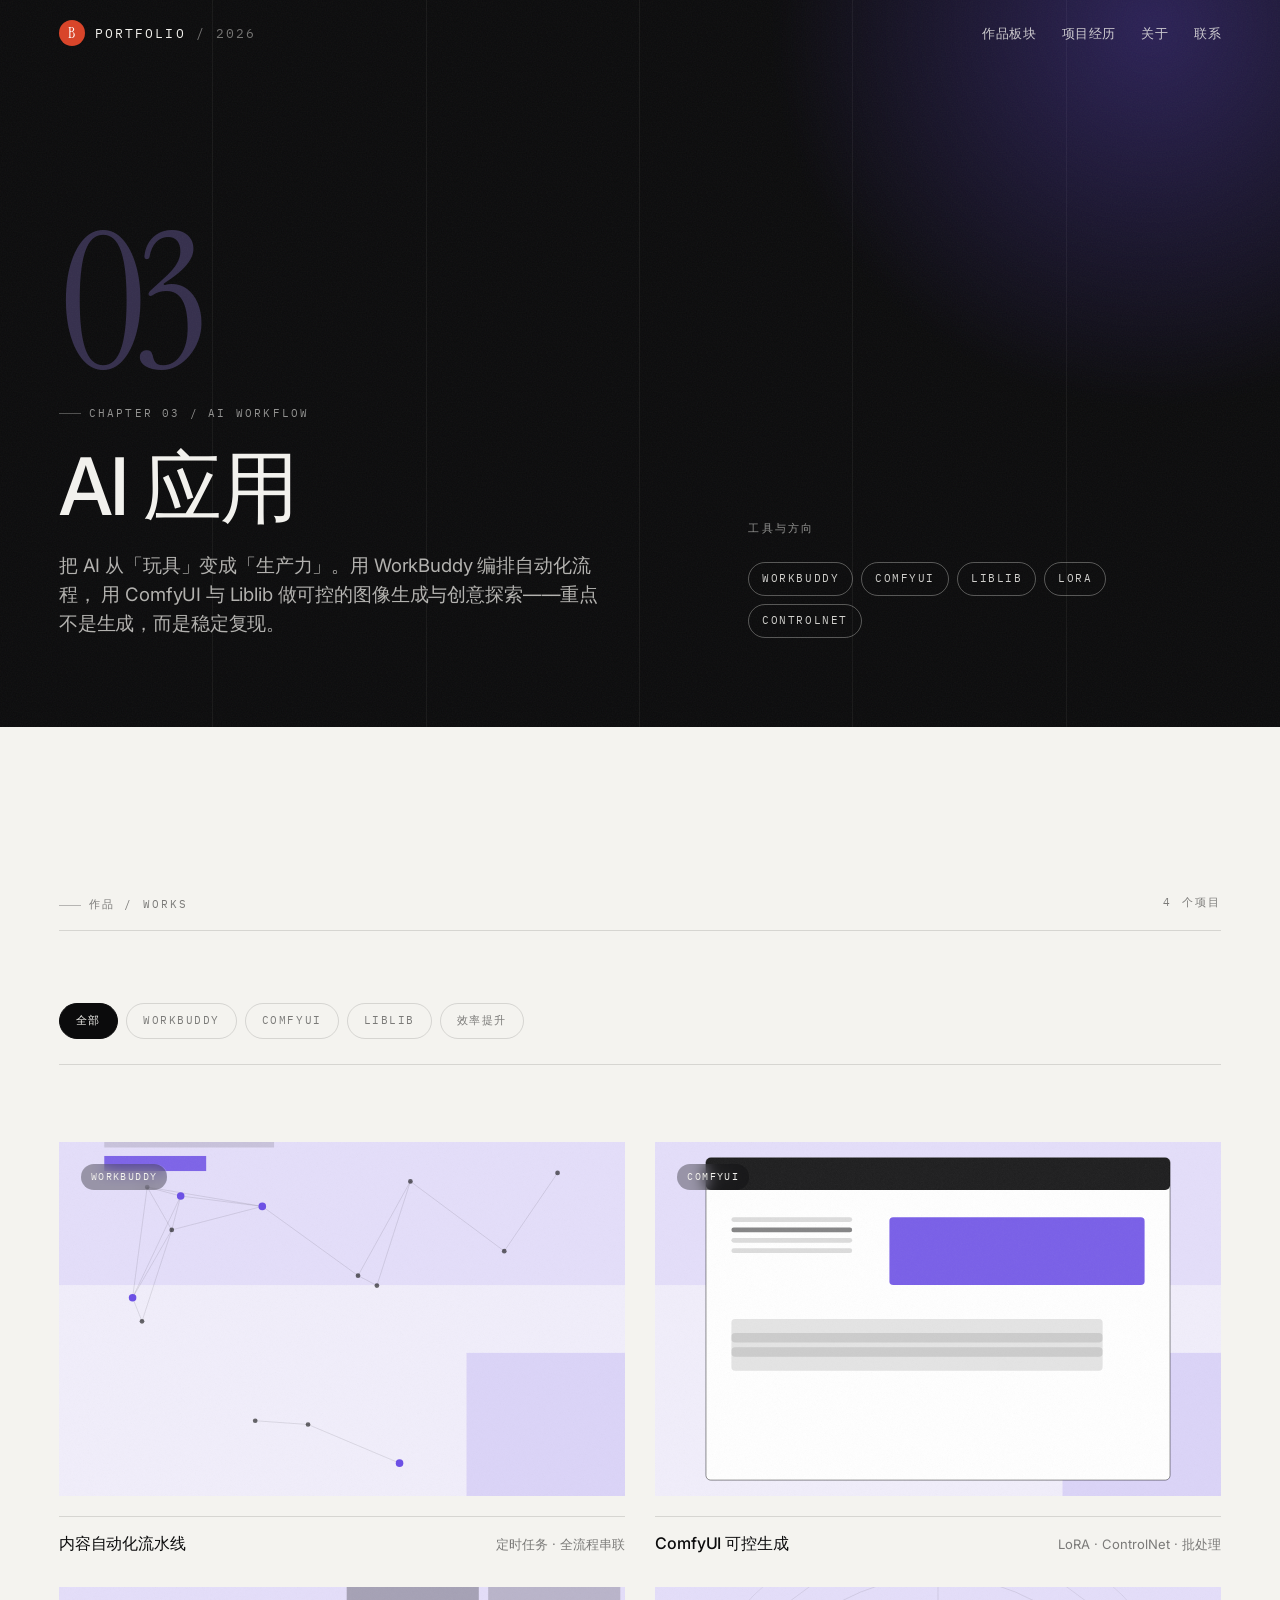
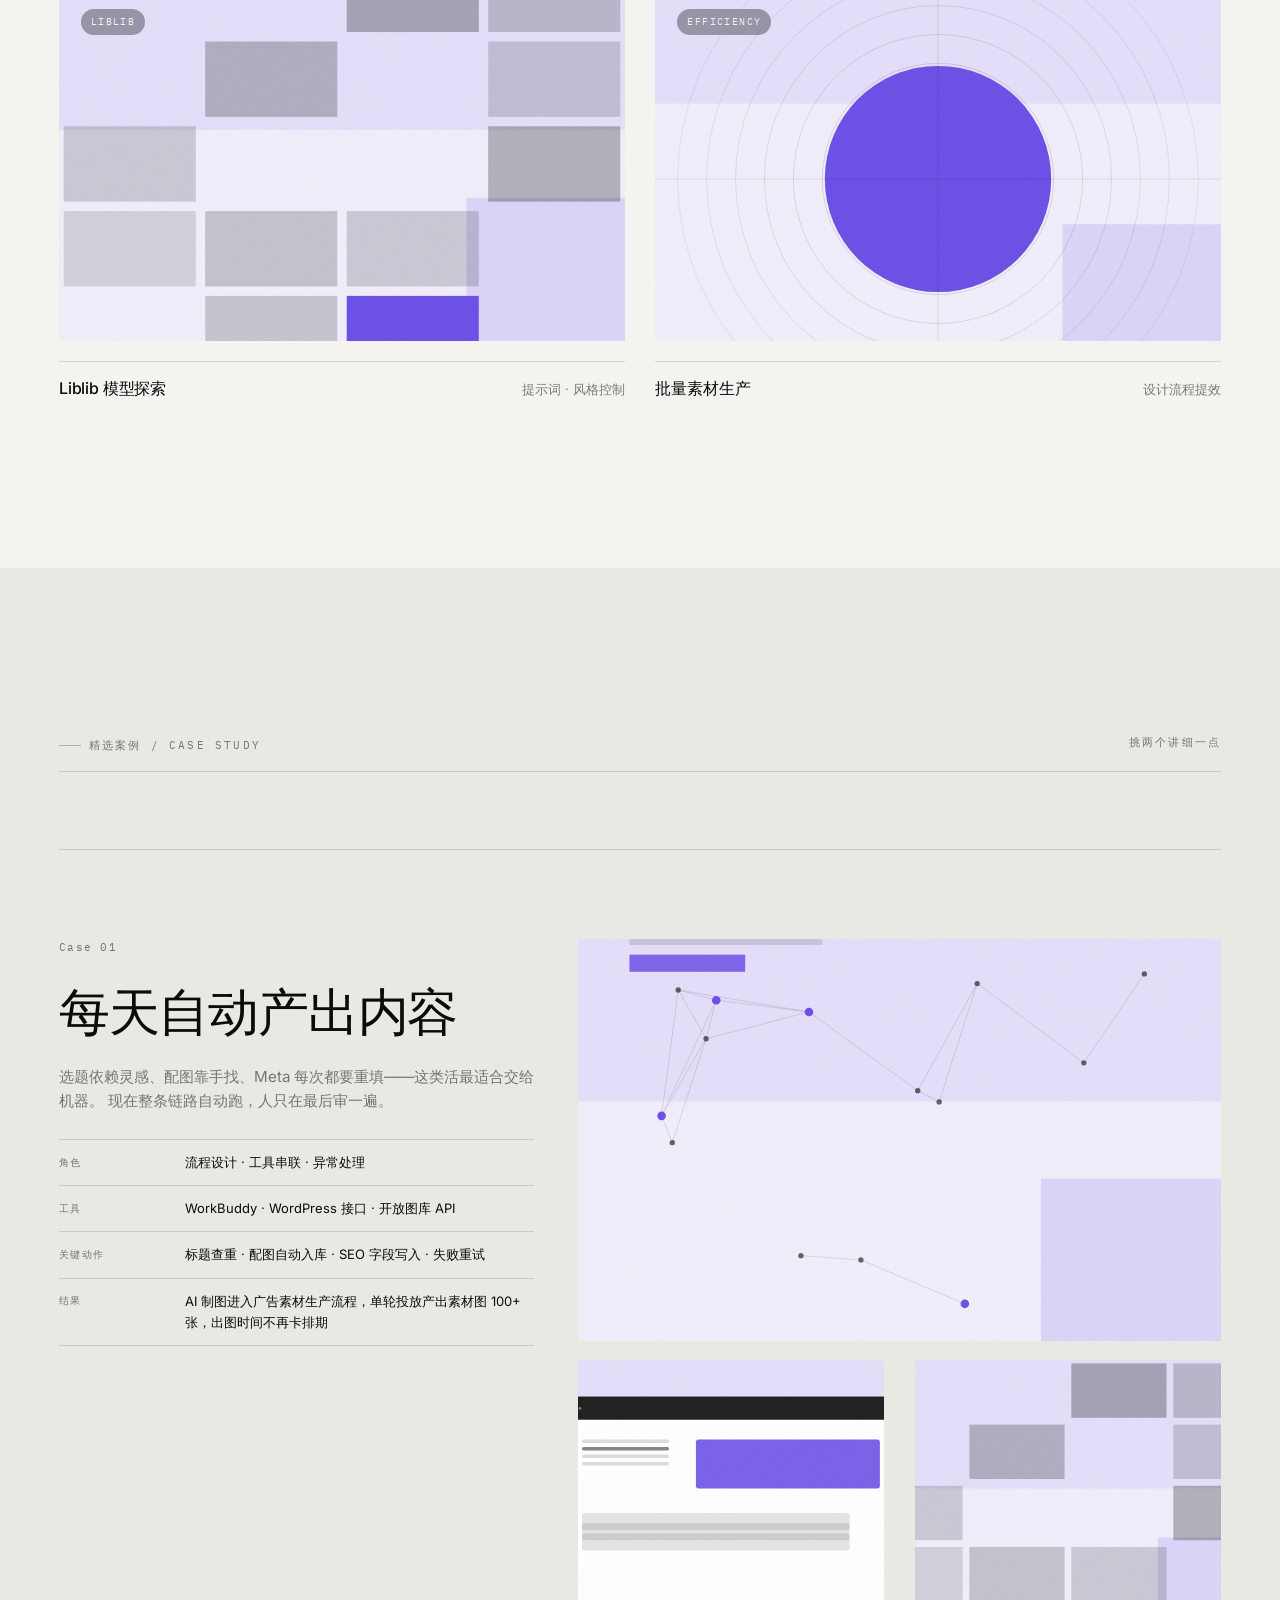
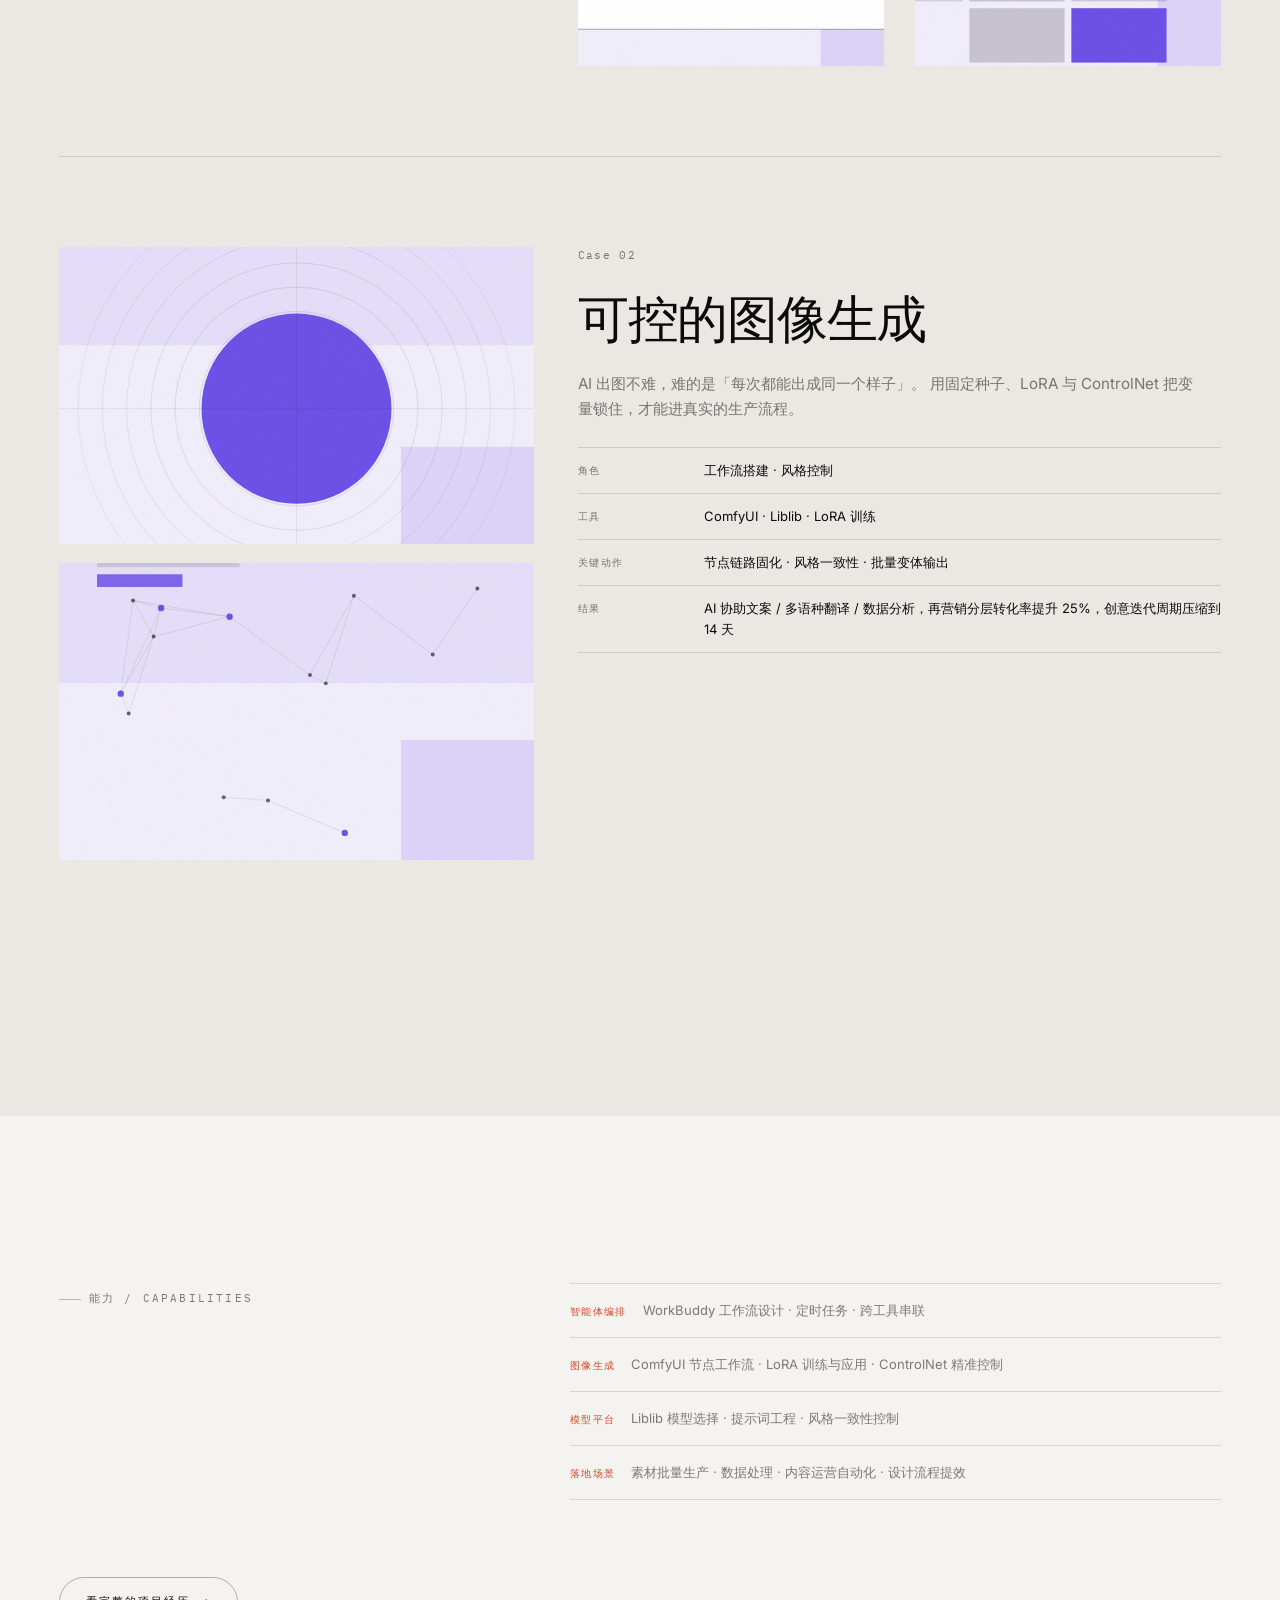
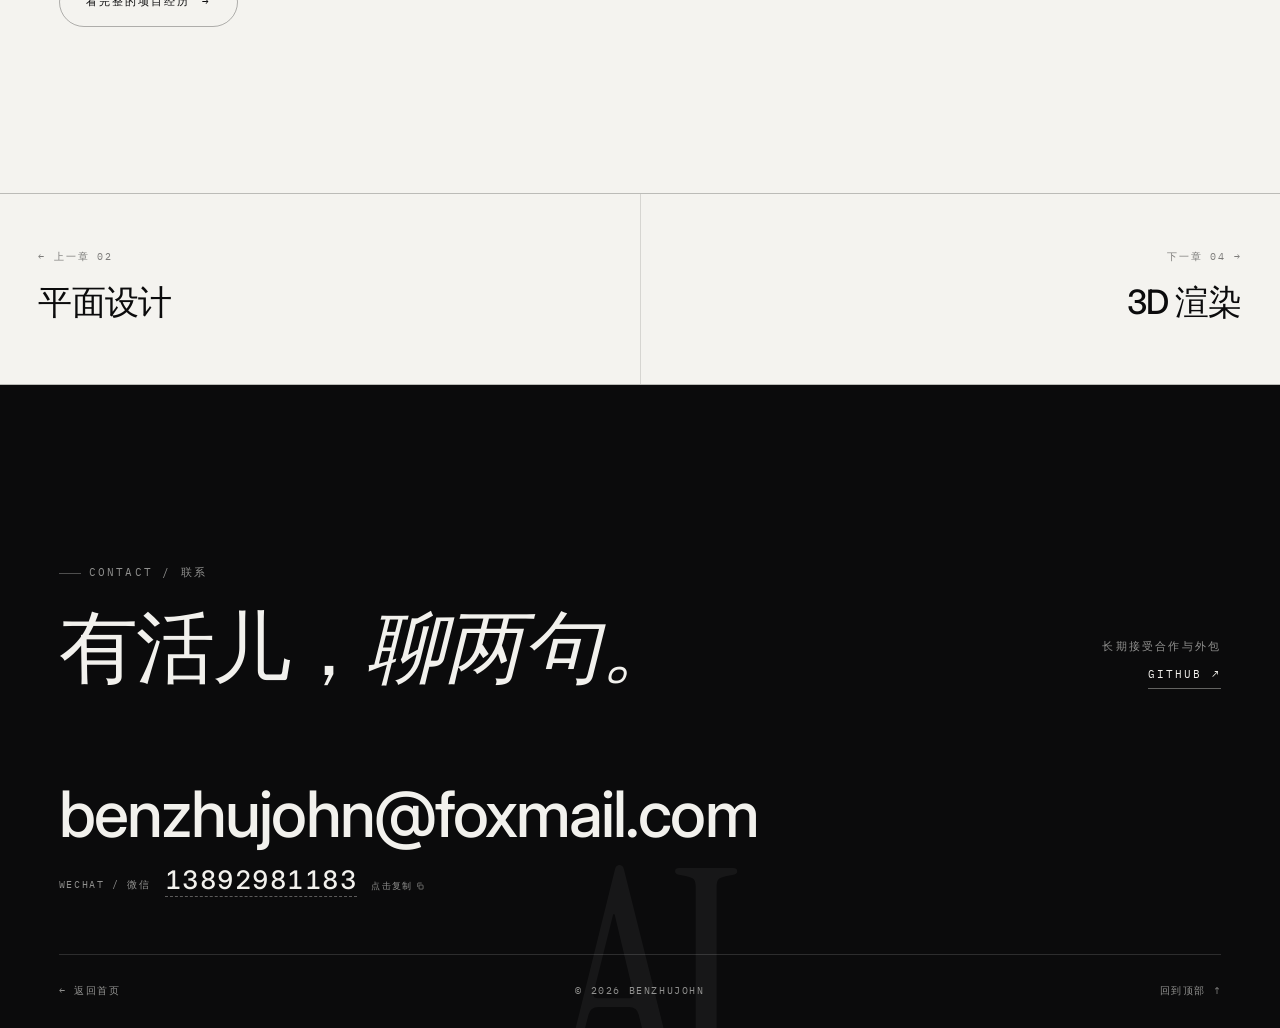
==== commit dd082ae7: "feat: 站点图标 + Hero 视频背景 + 真实作品与数据 + 反爬邮箱/微信 站点图标： - 桌面截图裁切生成 favicon.ico（16/32/48）+ PNG 各尺寸 + apple-t" ====
--- a/pages/ai.html
+++ b/pages/ai.html
@@ -3,10 +3,13 @@
 <head>
 <meta charset="utf-8">
 <meta name="viewport" content="width=device-width, initial-scale=1, viewport-fit=cover">
-<title>AI 应用 · 作品集 | 朱本</title>
+<title>AI 应用 · 作品集 | benzhujohn</title>
 <meta name="description" content="AI 应用作品集：用 WorkBuddy 编排自动化流程，用 ComfyUI 与 Liblib 搭建可控图像生成工作流，把 AI 从玩具变成生产力。">
 <meta name="theme-color" content="#0B0B0C">
-<link rel="icon" href="data:image/svg+xml,%3Csvg xmlns='http://www.w3.org/2000/svg' viewBox='0 0 32 32'%3E%3Crect width='32' height='32' rx='16' fill='%230B0B0C'/%3E%3Ccircle cx='16' cy='16' r='7' fill='%23D8452A'/%3E%3C/svg%3E">
+<link rel="icon" href="../assets/img/favicon.ico" sizes="any">
+<link rel="icon" type="image/png" sizes="32x32" href="../assets/img/icon-32.png">
+<link rel="icon" type="image/png" sizes="16x16" href="../assets/img/icon-16.png">
+<link rel="apple-touch-icon" href="../assets/img/apple-touch-icon.png">
 <link rel="preconnect" href="https://fonts.googleapis.com">
 <link rel="preconnect" href="https://fonts.gstatic.com" crossorigin>
 <link rel="stylesheet" media="print" onload="this.media='all'"
@@ -20,7 +23,7 @@
 <header class="nav">
   <div class="nav__inner">
     <a class="nav__brand" href="../index.html" aria-label="回到首页">
-      <span class="nav__mark">朱</span>
+      <span class="nav__mark">B</span>
       <span>PORTFOLIO<span style="opacity:.45"> / 2026</span></span>
     </a>
     <nav class="nav__links" aria-label="主导航">
@@ -46,7 +49,7 @@
   </nav>
   <div class="menu__foot">
     <span>基于 GitHub Pages 托管</span>
-    <a href="mailto:hello@example.com">hello@example.com</a>
+    <a class="mail-guard" data-mail="YmVuemh1am9obkBmb3htYWlsLmNvbQ==" href="../index.html#contact"><noscript>benzhujohn —at— foxmail —dot— com</noscript></a>
   </div>
 </div>
 
@@ -159,7 +162,7 @@
               <div><dt>角色</dt><dd>流程设计 · 工具串联 · 异常处理</dd></div>
               <div><dt>工具</dt><dd>WorkBuddy · WordPress 接口 · 开放图库 API</dd></div>
               <div><dt>关键动作</dt><dd>标题查重 · 配图自动入库 · SEO 字段写入 · 失败重试</dd></div>
-              <div><dt>结果</dt><dd>◯◯ 待填 —— 例如：单篇耗时从 ◯ 分钟降到 ◯ 分钟</dd></div>
+              <div><dt>结果</dt><dd>AI 制图进入广告素材生产流程，单轮投放产出素材图 100+ 张，出图时间不再卡排期</dd></div>
             </div>
           </div>
           <div class="case__media reveal reveal-d1">
@@ -185,7 +188,7 @@
               <div><dt>角色</dt><dd>工作流搭建 · 风格控制</dd></div>
               <div><dt>工具</dt><dd>ComfyUI · Liblib · LoRA 训练</dd></div>
               <div><dt>关键动作</dt><dd>节点链路固化 · 风格一致性 · 批量变体输出</dd></div>
-              <div><dt>结果</dt><dd>◯◯ 待填 —— 例如：素材产出速度提升 ◯ 倍</dd></div>
+              <div><dt>结果</dt><dd>AI 协助文案 / 多语种翻译 / 数据分析，再营销分层转化率提升 25%，创意迭代周期压缩到 14 天</dd></div>
             </div>
           </div>
           <div class="case__media reveal reveal-d1">
@@ -240,13 +243,18 @@
       </div>
     </div>
 
-    <div class="foot__mailrow">
-      <a class="foot__mail" href="mailto:hello@example.com">hello@example.com</a>
+    <div class="foot__mailrow foot__contacts">
+      <a class="foot__mail mail-guard" href="../index.html#contact" data-mail="YmVuemh1am9obkBmb3htYWlsLmNvbQ==" aria-label="发送邮件"><noscript>benzhujohn —at— foxmail —dot— com</noscript></a>
+      <button class="foot__mail foot__wx" type="button" data-copywx="13892981183" aria-label="复制微信号 13892981183">
+        <span class="foot__wx__label">WeChat / 微信</span>
+        <b class="foot__wx__num">13892981183</b>
+        <em class="foot__wx__hint" aria-hidden="true">点击复制<svg viewBox="0 0 24 24" width="14" height="14" fill="none" stroke="currentColor" stroke-width="2" aria-hidden="true"><rect x="9" y="9" width="12" height="12" rx="2"/><path d="M5 15V5a2 2 0 0 1 2-2h10"/></svg></em>
+      </button>
     </div>
 
     <div class="foot__bottom">
       <a href="../index.html">← 返回首页</a>
-      <span>© <span data-year>2026</span> 朱本</span>
+      <span>© <span data-year>2026</span> benzhujohn</span>
       <a href="#">回到顶部 ↑</a>
     </div>
   </div>
--- a/assets/css/style.css
+++ b/assets/css/style.css
@@ -205,6 +205,17 @@
 }
 
 .rule { height: 1px; background: var(--rule); border: 0; margin: 0; }
+
+code {
+  font-family: var(--font-mono);
+  font-size: .86em;
+  letter-spacing: -.01em;
+  background: var(--faint);
+  border: 1px solid var(--rule);
+  padding: .08em .38em;
+  border-radius: 3px;
+  white-space: nowrap;
+}
 
 /* 段落首行装饰线 */
 .hairline-top { border-top: 1px solid var(--rule); padding-top: clamp(18px, 2.6vw, 34px); }
@@ -835,6 +846,11 @@
   display: block;
   margin-bottom: clamp(6px, 1.4vw, 22px);
 }
+/* 关键：序号同时挂着 .reveal，而 .reveal.is-in 会把 opacity 拉到 1，
+   把水印的透明度整个吃掉。这里用更高的特异度夺回来。 */
+.phero__no.reveal.is-in { opacity: .16; }
+/* 深色底上提亮 + 抬高不透明度，否则深色章节色几乎看不见 */
+.band--ink .phero__no.reveal.is-in { opacity: .28; color: var(--ch-ink, var(--ch)); }
 .phero__glow {
   position: absolute;
   width: 68vw; height: 68vw; border-radius: 50%;
@@ -848,12 +864,16 @@
 @media (min-width: 900px) { .phero__grid { grid-template-columns: minmax(0, 1.35fr) minmax(0, 1fr); } }
 .phero__badges { display: flex; flex-wrap: wrap; gap: 8px; }
 
-/* 章节色注入 */
-.ch-web     { --ch: var(--ch-web); }
-.ch-graphic { --ch: var(--ch-graphic); }
-.ch-ai      { --ch: var(--ch-ai); }
-.ch-d3      { --ch: var(--ch-d3); }
-.ch-life    { --ch: var(--ch-life); }
+/* 章节色注入
+   --ch     = 浅底用色（原色）
+   --ch-ink = 深底用色。深色章节色（藏青 / 墨绿）在近黑底上会糊掉，
+              单一 brightness 又会让朱红 / 橙过曝，所以逐个手工定。
+   只在序号水印这类极小面积出现，不影响主色系统。 */
+.ch-web     { --ch: var(--ch-web);     --ch-ink: #6E9BD6; }
+.ch-graphic { --ch: var(--ch-graphic); --ch-ink: #E8785F; }
+.ch-ai      { --ch: var(--ch-ai);      --ch-ink: #A08BEF; }
+.ch-d3      { --ch: var(--ch-d3);      --ch-ink: #D89158; }
+.ch-life    { --ch: var(--ch-life);    --ch-ink: #7FA987; }
 
 /* ---------- 17. Filters ---------- */
 .filters {
@@ -974,5 +994,553 @@
 
 /* ---------- 24. Print ---------- */
 @media print {
-  .nav, .progress, .peek, .menu { display: none !important; }
-}
+  .nav, .progress, .peek, .menu, .vlight, .filters { display: none !important; }
+}
+
+/* ============================================================
+   25. Video case（可点击播放的视频作品）
+   ============================================================ */
+
+/* 可点击播放的缩略图：<button> 版 .tile 与 <a> 版表现一致 */
+button.tile {
+  width: 100%;
+  padding: 0;
+  border: 0;
+  text-align: left;
+  font: inherit;
+  color: inherit;
+  cursor: pointer;
+}
+/* 视频条目一律配 .tile--wide：
+   16:9 的视频放进 16:10 卡片只裁掉左右各约 5%，放 1:1 要裁掉各约 22%，
+   海报里的说明文字就保不住了。tools/gen_video.py 生成的封面已按居中安全区排版。 */
+.work--video { position: relative; }
+.work--video .tile:hover .tile__cap { transform: none; opacity: 1; }
+.work--video:hover h3 { color: var(--ch, var(--accent)); }
+
+/* 播放按钮：整块浮层，指针穿透，点击交给条目本身 */
+.vplay {
+  position: absolute; inset: 0; z-index: 3;
+  display: grid; place-items: center;
+  pointer-events: none;
+}
+.vplay i {
+  width: clamp(50px, 5.6vw, 74px);
+  aspect-ratio: 1 / 1;
+  border-radius: 50%;
+  background: rgba(244, 243, 239, .93);
+  display: grid; place-items: center;
+  box-shadow: 0 18px 44px -16px rgba(0, 0, 0, .72);
+  transition: transform .55s var(--ease), background .4s var(--ease);
+}
+.vplay i::after {
+  content: "";
+  width: 0; height: 0;
+  margin-left: 9%;
+  border-left: clamp(11px, 1.2vw, 15px) solid var(--ink);
+  border-top: clamp(7px, .8vw, 10px) solid transparent;
+  border-bottom: clamp(7px, .8vw, 10px) solid transparent;
+  transition: border-left-color .4s var(--ease);
+}
+.work--video:hover .vplay i,
+.work--video:focus-visible .vplay i {
+  transform: scale(1.12);
+  background: var(--ch, var(--accent));
+}
+.work--video:hover .vplay i::after,
+.work--video:focus-visible .vplay i::after { border-left-color: #fff; }
+
+/* 时长角标 */
+.vdur {
+  position: absolute;
+  right: clamp(14px, 1.8vw, 22px); top: clamp(14px, 1.8vw, 22px);
+  z-index: 3;
+  font-family: var(--font-mono);
+  font-size: .625rem; letter-spacing: .12em;
+  color: #F2F1ED;
+  background: rgba(11, 11, 12, .46);
+  -webkit-backdrop-filter: blur(8px);
+  backdrop-filter: blur(8px);
+  padding: 5px 9px; border-radius: 999px;
+}
+/* 视频条目的缩略图永远显示渐晕，方便叠按钮 */
+.work--video .tile::after { opacity: 1; }
+
+/* 视频区块的说明行：路径不做大写处理，否则 assets/video 会变成 ASSETS/VIDEO */
+.vrow {
+  display: flex; flex-wrap: wrap; gap: 8px 22px;
+  align-items: baseline; justify-content: space-between;
+  padding-block: clamp(14px, 1.8vw, 22px);
+  border-top: 1px solid var(--rule);
+  font-family: var(--font-mono);
+  font-size: var(--fs-micro); letter-spacing: .1em;
+  color: var(--muted);
+}
+.vrow b { font-weight: 400; color: var(--fg); }
+
+/* ============================================================
+   26. Video lightbox（全屏播放层）
+   ============================================================ */
+.vlight {
+  position: fixed; inset: 0; z-index: 200;
+  display: grid;
+  grid-template-rows: auto minmax(0, 1fr) auto;
+  gap: clamp(10px, 1.6vw, 22px);
+  padding:
+    max(14px, env(safe-area-inset-top)) max(16px, env(safe-area-inset-right))
+    max(14px, env(safe-area-inset-bottom)) max(16px, env(safe-area-inset-left));
+  background: rgba(6, 6, 7, .95);
+  -webkit-backdrop-filter: blur(12px);
+  backdrop-filter: blur(12px);
+  color: #F2F1ED;
+  opacity: 0; visibility: hidden;
+  transition: opacity .45s var(--ease), visibility .45s var(--ease);
+}
+.vlight.is-open { opacity: 1; visibility: visible; }
+
+.vlight__top {
+  display: flex; align-items: center; justify-content: space-between;
+  gap: 16px;
+  padding-inline: clamp(2px, 1vw, 12px);
+}
+.vlight__meta { display: grid; gap: 6px; min-width: 0; }
+.vlight__title {
+  font-size: clamp(1rem, 1.7vw, 1.35rem);
+  font-weight: 500; letter-spacing: -.012em;
+  white-space: nowrap; overflow: hidden; text-overflow: ellipsis;
+}
+.vlight__sub {
+  font-family: var(--font-mono);
+  font-size: .625rem; letter-spacing: .16em;
+  text-transform: uppercase;
+  color: rgba(242, 241, 237, .5);
+}
+.vlight__x {
+  flex: none;
+  width: 44px; height: 44px;
+  border: 1px solid rgba(242, 241, 237, .24);
+  border-radius: 50%;
+  display: grid; place-items: center;
+  color: inherit;
+  transition: background .35s var(--ease), color .35s var(--ease),
+              border-color .35s var(--ease), transform .5s var(--ease);
+}
+.vlight__x span { position: relative; width: 15px; height: 15px; }
+.vlight__x span::before, .vlight__x span::after {
+  content: ""; position: absolute; left: 0; top: 7px;
+  width: 15px; height: 1.5px; background: currentColor;
+}
+.vlight__x span::before { transform: rotate(45deg); }
+.vlight__x span::after  { transform: rotate(-45deg); }
+.vlight__x:hover {
+  background: #F2F1ED; color: var(--ink);
+  border-color: #F2F1ED; transform: rotate(90deg);
+}
+
+.vlight__stage { display: grid; place-items: center; min-height: 0; position: relative; }
+.vlight__frame {
+  position: relative;
+  width: min(1440px, 100%, calc((100dvh - 210px) * 16 / 9));
+  aspect-ratio: 16 / 9;
+  background: #000;
+  overflow: hidden;
+  box-shadow: 0 44px 96px -34px rgba(0, 0, 0, .92);
+  opacity: .35;
+  transform: scale(.965);
+  transition: opacity .55s var(--ease), transform .7s var(--ease);
+}
+.vlight.is-open .vlight__frame { opacity: 1; transform: none; }
+.vlight__frame video,
+.vlight__frame iframe {
+  width: 100%; height: 100%;
+  display: block; border: 0; background: #000;
+}
+
+/* 上一个 / 下一个。
+   注意：按钮要相对「舞台」定位而不是画面 —— 画面宽度随视口变化，
+   用负边距外推会直接把按钮挤出屏幕。 */
+.vlight__nav { position: absolute; inset: 0; pointer-events: none; }
+.vlight__nav button {
+  position: absolute;
+  top: 50%;
+  transform: translateY(-50%);
+  pointer-events: auto;
+  width: 48px; height: 48px;
+  border-radius: 50%;
+  border: 1px solid rgba(242, 241, 237, .42);
+  background: rgba(14, 14, 16, .82);
+  -webkit-backdrop-filter: blur(10px);
+  backdrop-filter: blur(10px);
+  color: #F2F1ED;
+  display: grid; place-items: center;
+  font-size: 1.08rem;
+  box-shadow: 0 12px 30px -12px rgba(0, 0, 0, .8);
+  transition: background .35s var(--ease), color .35s var(--ease),
+              border-color .35s var(--ease), transform .4s var(--ease);
+}
+.vlight__nav button:hover {
+  background: #F2F1ED; color: var(--ink); border-color: #F2F1ED;
+  transform: translateY(-50%) scale(1.06);
+}
+.vlight__prev { left: clamp(8px, 2.2vw, 32px); }
+.vlight__next { right: clamp(8px, 2.2vw, 32px); }
+.vlight__nav button[hidden] { display: none; }
+
+.vlight__bot {
+  display: flex; flex-wrap: wrap; align-items: center; justify-content: space-between;
+  gap: 10px 24px;
+  padding-inline: clamp(2px, 1vw, 12px);
+  font-family: var(--font-mono);
+  font-size: .625rem; letter-spacing: .16em;
+  text-transform: uppercase;
+  color: rgba(242, 241, 237, .46);
+}
+.vlight__hint b { font-weight: 400; color: rgba(242, 241, 237, .82); }
+
+/* 灯箱内播放器控件随时间淡出，保持画面干净 */
+.vlight.is-idle .vlight__top,
+.vlight.is-idle .vlight__bot,
+.vlight.is-idle .vlight__nav { opacity: 0; }
+.vlight__top, .vlight__bot, .vlight__nav { transition: opacity .5s var(--ease); }
+
+@media (max-width: 700px) {
+  .vlight { gap: 8px; }
+  .vlight__frame { width: 100%; }
+  .vlight__hint { display: none; }
+  .vlight__x { width: 40px; height: 40px; }
+  .vlight__nav button { width: 40px; height: 40px; }
+}
+
+/* ============================================================
+   27. Case study page（案例详解页）
+   ============================================================ */
+.cfacts {
+  display: grid; gap: 1px;
+  background: var(--rule);
+  border-block: 1px solid var(--rule);
+}
+@media (min-width: 700px) { .cfacts { grid-template-columns: repeat(4, minmax(0, 1fr)); } }
+@media (min-width: 480px) and (max-width: 699px) {
+  .cfacts { grid-template-columns: repeat(2, minmax(0, 1fr)); }
+}
+.cfacts > div {
+  background: var(--bg);
+  padding: clamp(20px, 2.6vw, 34px) clamp(16px, 2vw, 28px);
+  display: grid; gap: 8px; align-content: start;
+}
+.cfacts dt {
+  font-family: var(--font-mono); font-size: .625rem;
+  letter-spacing: .16em; text-transform: uppercase; color: var(--muted);
+}
+.cfacts dd { margin: 0; font-size: var(--fs-small); line-height: 1.5; }
+
+/* 长文正文：左粘性目录 + 右正文 */
+.cbody {
+  display: grid;
+  gap: clamp(28px, 4vw, 72px);
+  align-items: start;
+}
+@media (min-width: 960px) {
+  .cbody { grid-template-columns: minmax(0, 3fr) minmax(0, 8fr); }
+  .cbody__side { position: sticky; top: 104px; }
+}
+.cbody__side { display: grid; gap: clamp(16px, 2vw, 26px); }
+.ctoc { display: grid; border-top: 1px solid var(--rule); }
+.ctoc a {
+  display: grid; grid-template-columns: 26px minmax(0, 1fr);
+  gap: 10px; align-items: baseline;
+  padding-block: 10px;
+  border-bottom: 1px solid var(--rule);
+  font-size: var(--fs-small);
+  color: var(--muted);
+  transition: color .35s var(--ease), padding-left .45s var(--ease);
+}
+.ctoc a i {
+  font-family: var(--font-mono); font-style: normal;
+  font-size: .625rem; letter-spacing: .1em; color: var(--muted);
+}
+.ctoc a:hover { color: var(--fg); padding-left: 6px; }
+.ctoc a:hover i { color: var(--accent); }
+
+/* 窄屏：目录折成可横向滑动的胶囊条，避免正文被推到屏幕外一屏半 */
+@media (max-width: 959px) {
+  .cbody__side { gap: clamp(12px, 3vw, 18px); }
+  .ctoc {
+    display: flex; gap: 8px;
+    overflow-x: auto;
+    border-top: 0;
+    padding-bottom: 6px;
+    margin-inline: calc(var(--gutter) * -1);
+    padding-inline: var(--gutter);
+    scrollbar-width: none;
+    -webkit-overflow-scrolling: touch;
+  }
+  .ctoc::-webkit-scrollbar { display: none; }
+  .ctoc a {
+    flex: none;
+    display: inline-flex; align-items: center; gap: 7px;
+    grid-template-columns: none;
+    border: 1px solid var(--rule);
+    border-radius: 999px;
+    padding: 7px 14px;
+    font-size: .78rem;
+    white-space: nowrap;
+  }
+  .ctoc a:hover { padding-left: 14px; }
+  .ctoc a i { color: var(--accent); }
+}
+
+.cmain { display: grid; gap: clamp(44px, 6vw, 96px); }
+.cs-sec { display: grid; gap: clamp(16px, 2vw, 26px); scroll-margin-top: 96px; }
+.cs-sec__head { display: grid; gap: 12px; }
+.cs-sec__head .t-num { color: var(--ch, var(--accent)); }
+.cs-sec h2 {
+  font-size: var(--fs-h2);
+  line-height: 1.12; letter-spacing: -.024em; font-weight: 500;
+  max-width: 26ch;
+}
+.cs-sec p { color: var(--muted); max-width: 62ch; }
+.cs-sec p strong { color: var(--fg); font-weight: 500; }
+.cs-sec ul.bullets { display: grid; gap: 8px; max-width: 62ch; }
+.cs-sec ul.bullets li {
+  position: relative; padding-left: 20px;
+  font-size: var(--fs-small); color: var(--muted);
+}
+.cs-sec ul.bullets li::before {
+  content: ""; position: absolute; left: 0; top: .68em;
+  width: 8px; height: 1px; background: var(--ch, var(--accent));
+}
+
+/* 旁注 */
+.cs-note {
+  border-left: 2px solid var(--ch, var(--accent));
+  padding: 4px 0 4px clamp(16px, 2vw, 26px);
+  font-family: var(--font-display);
+  font-size: clamp(1.06rem, 1.9vw, 1.5rem);
+  line-height: 1.42; letter-spacing: -.018em;
+  max-width: 40ch;
+}
+.cs-note em { font-style: italic; color: var(--ch, var(--accent)); }
+
+/* 流程步骤 */
+.cs-steps { display: grid; border-top: 1px solid var(--rule); counter-reset: cs; }
+.cs-steps li {
+  counter-increment: cs;
+  display: grid;
+  grid-template-columns: auto minmax(0, 1fr);
+  gap: clamp(14px, 2vw, 30px);
+  padding-block: clamp(18px, 2.4vw, 30px);
+  border-bottom: 1px solid var(--rule);
+  align-items: start;
+}
+.cs-steps li::before {
+  content: counter(cs, decimal-leading-zero);
+  font-family: var(--font-mono); font-size: .6875rem;
+  letter-spacing: .14em; color: var(--ch, var(--accent));
+  padding-top: .3em;
+}
+.cs-steps b { display: block; font-weight: 500; font-size: clamp(.98rem, 1.3vw, 1.14rem); letter-spacing: -.012em; }
+.cs-steps span { display: block; margin-top: 6px; font-size: var(--fs-small); color: var(--muted); max-width: 58ch; }
+
+/* 横向流程图：auto-fit 让空轨道自动塌陷，3 条内容不会留出灰色空格子 */
+.cs-flow {
+  display: grid; gap: 1px;
+  background: var(--rule);
+  border: 1px solid var(--rule);
+  grid-template-columns: repeat(auto-fit, minmax(210px, 1fr));
+}
+.cs-flow > div {
+  background: var(--bg);
+  padding: clamp(18px, 2.2vw, 28px);
+  display: grid; gap: 8px; align-content: start;
+  position: relative;
+}
+.cs-flow b {
+  font-family: var(--font-mono); font-size: .625rem;
+  letter-spacing: .16em; text-transform: uppercase;
+  color: var(--ch, var(--accent)); font-weight: 400;
+}
+.cs-flow p { font-size: var(--fs-small); color: var(--muted); }
+
+/* 前后对比 */
+.cs-cmp { display: grid; gap: clamp(16px, 2vw, 28px); }
+@media (min-width: 780px) { .cs-cmp { grid-template-columns: repeat(2, minmax(0, 1fr)); } }
+.cs-cmp > div {
+  border: 1px solid var(--rule);
+  padding: clamp(20px, 2.4vw, 32px);
+  display: grid; gap: 14px; align-content: start;
+}
+.cs-cmp > div.is-before { background: var(--faint); }
+.cs-cmp > div.is-after { border-color: var(--ch, var(--accent)); }
+.cs-cmp dt {
+  font-family: var(--font-mono); font-size: .625rem;
+  letter-spacing: .16em; text-transform: uppercase; color: var(--muted);
+}
+.cs-cmp .is-after dt { color: var(--ch, var(--accent)); }
+.cs-cmp ul { display: grid; gap: 8px; }
+.cs-cmp li { position: relative; padding-left: 18px; font-size: var(--fs-small); color: var(--muted); }
+.cs-cmp li::before {
+  content: ""; position: absolute; left: 0; top: .68em;
+  width: 7px; height: 1px; background: var(--rule-strong);
+}
+.cs-cmp .is-after li::before { background: var(--ch, var(--accent)); }
+
+/* 图组：主图 + 双图 / 三图 */
+.cs-figs { display: grid; gap: clamp(14px, 2vw, 24px); }
+.cs-figs--2 { grid-template-columns: repeat(2, minmax(0, 1fr)); }
+@media (min-width: 780px) { .cs-figs--3 { grid-template-columns: repeat(3, minmax(0, 1fr)); } }
+figure.cs-fig { display: grid; gap: 12px; }
+figure.cs-fig figcaption {
+  font-family: var(--font-mono); font-size: .625rem;
+  letter-spacing: .14em; text-transform: uppercase; color: var(--muted);
+  display: flex; gap: 12px; justify-content: space-between;
+}
+
+/* 成果数据 */
+.cs-res { display: grid; gap: 1px; background: var(--rule); border-block: 1px solid var(--rule); }
+@media (min-width: 700px) { .cs-res { grid-template-columns: repeat(3, minmax(0, 1fr)); } }
+.cs-res > div {
+  background: var(--bg);
+  padding: clamp(22px, 3vw, 38px) clamp(16px, 2vw, 28px);
+  display: grid; gap: 10px; align-content: start;
+}
+.cs-res b {
+  font-family: var(--font-display);
+  font-size: clamp(2.3rem, 5.4vw, 3.8rem);
+  line-height: .92; letter-spacing: -.04em; font-weight: 400;
+  color: var(--ch, var(--accent));
+  display: flex; align-items: baseline; gap: .05em;
+}
+.cs-res b i { font-style: normal; font-size: .36em; opacity: .75; }
+.cs-res p { font-size: var(--fs-small); color: var(--muted); }
+
+/* 上下篇 + 返回 */
+.cnav { display: grid; gap: 1px; background: var(--rule); border-block: 1px solid var(--rule); }
+@media (min-width: 760px) { .cnav { grid-template-columns: repeat(2, minmax(0, 1fr)); } }
+.cnav a {
+  background: var(--bg);
+  padding: clamp(26px, 3.6vw, 50px) clamp(20px, 3vw, 44px);
+  display: grid; gap: 10px; align-content: center;
+  min-height: 168px;
+  transition: background .5s var(--ease);
+}
+.cnav a:hover { background: var(--faint); }
+.cnav .dir {
+  font-family: var(--font-mono); font-size: .625rem;
+  letter-spacing: .18em; text-transform: uppercase; color: var(--muted);
+}
+.cnav .name { font-size: clamp(1.2rem, 2.8vw, 1.9rem); letter-spacing: -.025em; font-weight: 500; }
+.cnav a:hover .name { color: var(--row-accent, var(--accent)); }
+.cnav .align-end { text-align: right; justify-items: end; }
+
+/* 面包屑 */
+.crumb {
+  display: flex; flex-wrap: wrap; align-items: center;
+  gap: 8px;
+  font-family: var(--font-mono);
+  font-size: .625rem; letter-spacing: .16em;
+  text-transform: uppercase;
+  color: var(--muted);
+}
+.crumb a { transition: color .3s var(--ease); }
+.crumb a:hover { color: var(--fg); }
+.crumb span[aria-hidden] { opacity: .45; }
+.crumb [aria-current] { color: var(--fg); }
+
+/* 模板页提示条（复制案例结构时可见，正式页删掉即可） */
+.tplbar {
+  border: 1px dashed var(--rule-strong);
+  padding: clamp(14px, 2vw, 22px) clamp(16px, 2vw, 26px);
+  display: grid; gap: 8px;
+  font-size: var(--fs-small); color: var(--muted);
+}
+.tplbar b { color: var(--fg); font-weight: 500; }
+
+
+/* ============================================================
+   28. Contact footer（邮箱反爬 + 微信复制）
+   ============================================================ */
+.foot__contacts {
+  display: flex; flex-direction: column; align-items: flex-start;
+  gap: clamp(10px, 1.6vw, 18px);
+}
+/* 微信行：与巨型邮箱链接同列但小一档，保持编辑式层级 */
+.foot__wx {
+  appearance: none; background: none; border: 0; padding: 0;
+  cursor: pointer; text-align: left; color: var(--fg);
+  font-family: inherit; line-height: 1.1;
+  display: inline-flex; align-items: baseline; gap: .55em;
+  font-size: clamp(1rem, 2.4vw, 1.6rem);
+  letter-spacing: -.01em; font-weight: 500;
+  position: relative;
+}
+.foot__wx__label {
+  font-family: var(--font-mono); font-size: .625rem;
+  letter-spacing: .16em; text-transform: uppercase;
+  color: var(--muted); font-weight: 400;
+  transform: translateY(-.15em);
+}
+.foot__wx__num {
+  font-weight: 500; letter-spacing: .02em;
+  font-variant-numeric: tabular-nums;
+  border-bottom: 1px dashed color-mix(in srgb, var(--fg) 35%, transparent);
+  padding-bottom: .08em;
+}
+.foot__wx:hover .foot__wx__num { color: var(--accent); border-bottom-color: currentColor; }
+.foot__wx__hint {
+  font-style: normal; font-family: var(--font-mono);
+  font-size: .5625rem; letter-spacing: .14em; text-transform: uppercase;
+  color: var(--muted);
+  display: inline-flex; align-items: center; gap: .4em;
+  transition: opacity .3s var(--ease), transform .3s var(--ease);
+}
+.foot__wx__hint svg { width: .9em; height: .9em; }
+.foot__wx .foot__wx__hint::after {
+  content: "已复制 ✓"; position: absolute; left: 0; top: 100%;
+  font-size: .625rem; letter-spacing: .16em; text-transform: uppercase;
+  color: var(--accent); white-space: nowrap;
+  opacity: 0; transform: translateY(-2px);
+  transition: opacity .3s var(--ease), transform .3s var(--ease);
+}
+.foot__wx.is-copied .foot__wx__hint::after { opacity: 1; transform: translateY(2px); }
+.foot__wx.is-copied .foot__wx__hint { opacity: 0; transform: translateX(4px); }
+/* JS 可用时才显示提示；无 JS 时按钮仍能展示号码本身 */
+.foot__wx__hint { display: none; }
+.js .foot__wx__hint { display: inline-flex; }
+
+/* ============================================================
+   29. Hero video background（首页首屏视频背景）
+   ============================================================ */
+.hero__video {
+  position: absolute; inset: 0; z-index: 0;
+  width: 100%; height: 100%;
+  object-fit: cover; pointer-events: none;
+  opacity: .16;                                   /* 低透明度：只当纹理，不抢文字 */
+  filter: grayscale(.6) contrast(1.04) brightness(.82);
+}
+.hero__shade {
+  position: absolute; inset: 0; z-index: 1;
+  background:
+    linear-gradient(180deg,
+      rgba(11,11,12,.62) 0%,
+      rgba(11,11,12,.30) 42%,
+      rgba(11,11,12,.55) 74%,
+      rgba(11,11,12,.88) 100%);
+}
+/* 网格线 / 光晕 / 噪点整体压到视频之上，保持原有层次 */
+.hero__video ~ .hero__grid-lines,
+.hero__video ~ .hero__glow,
+.hero__video ~ .hero__noise { z-index: 2; }
+@media (max-width: 720px) {
+  .hero__video { opacity: .13; }
+  .hero__shade {
+    background:
+      linear-gradient(180deg,
+        rgba(11,11,12,.72) 0%,
+        rgba(11,11,12,.46) 45%,
+        rgba(11,11,12,.9) 100%);
+  }
+}
+@media (prefers-reduced-motion: reduce) {
+  .hero__video { display: none; }   /* 静态海报兜底 */
+}
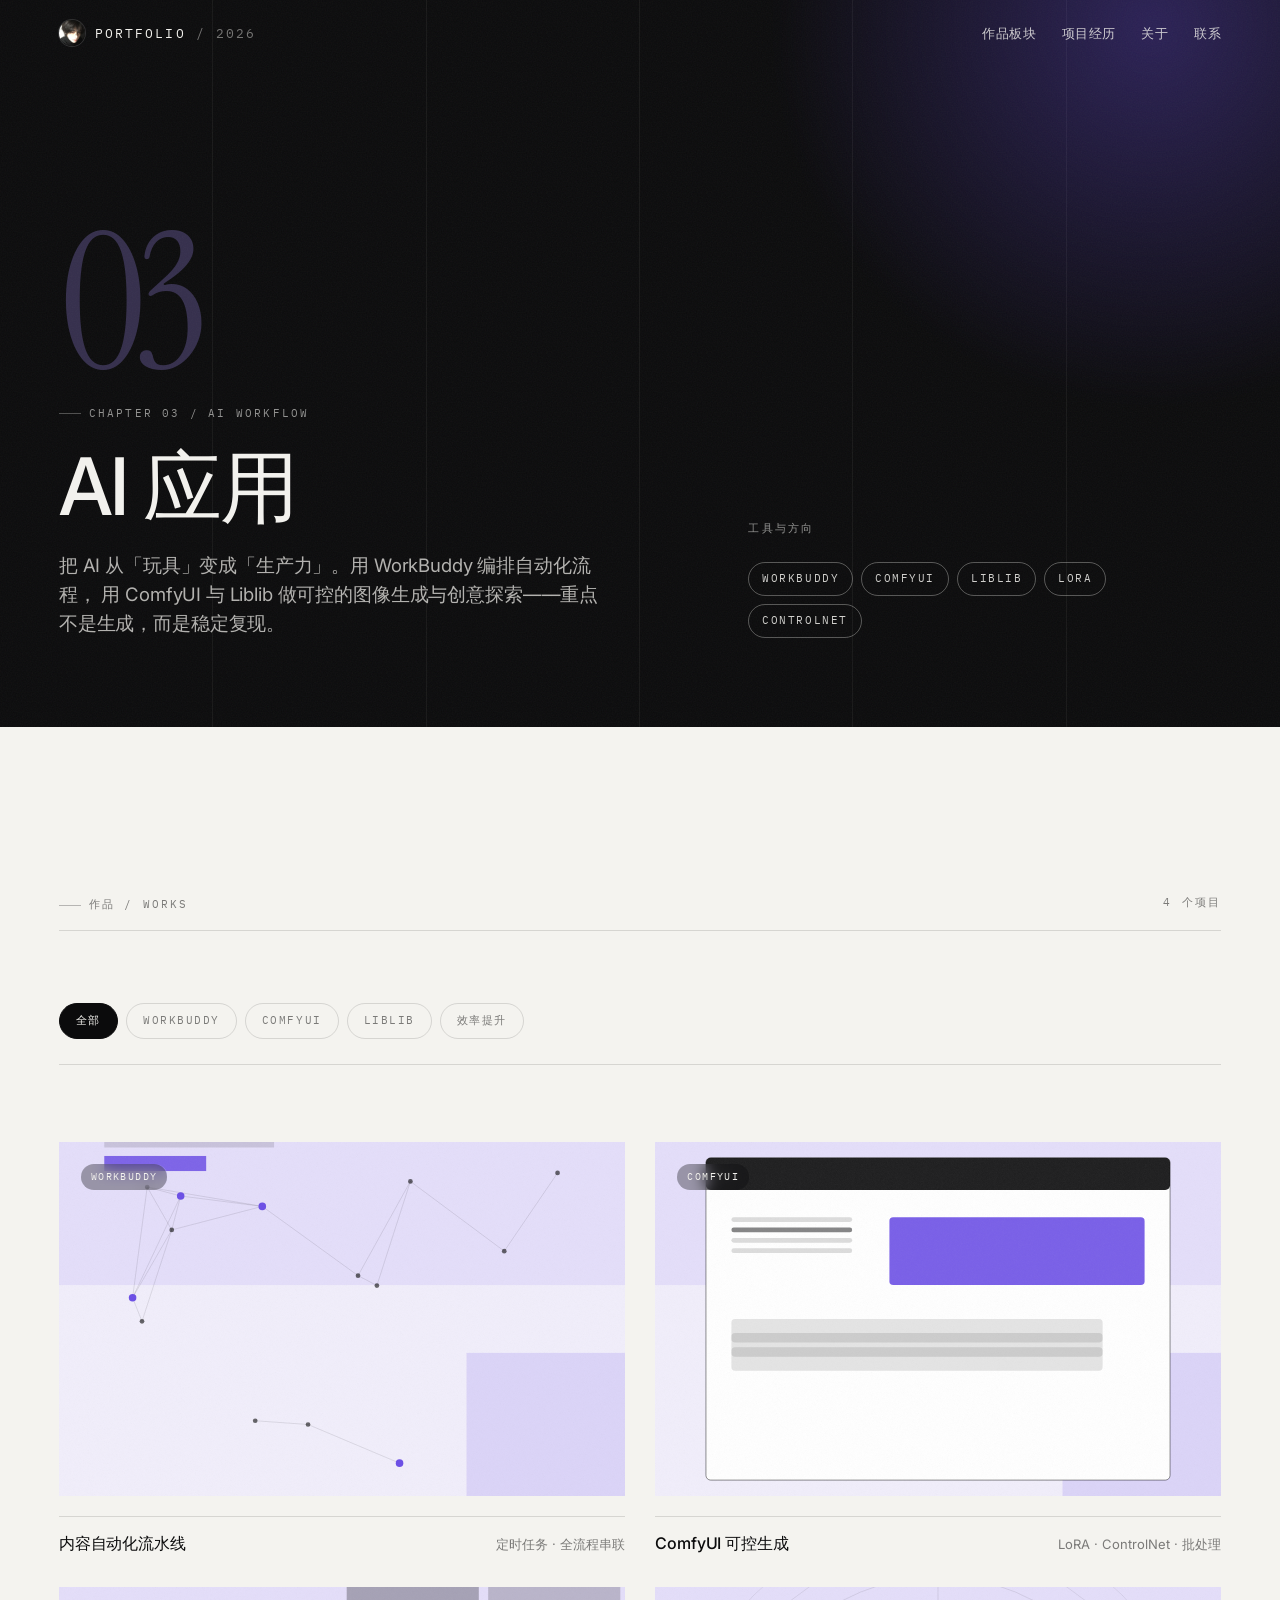
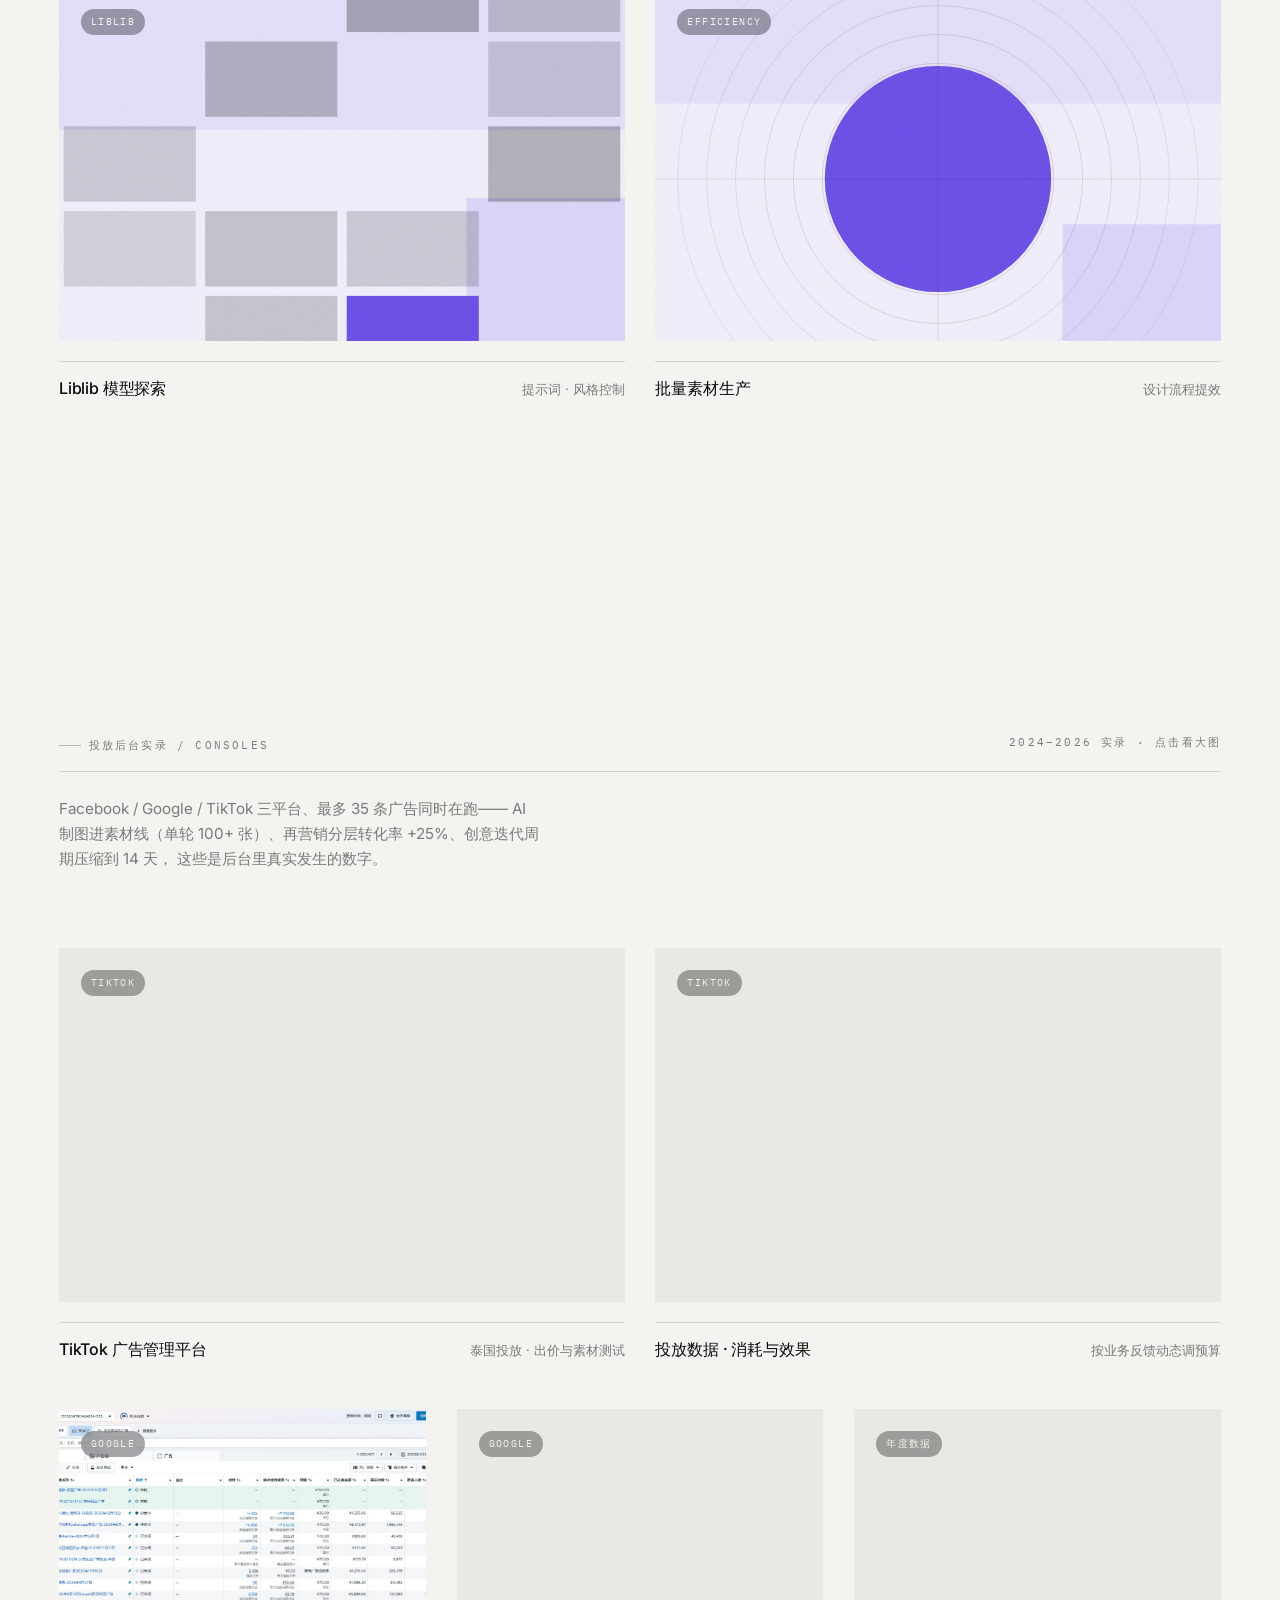
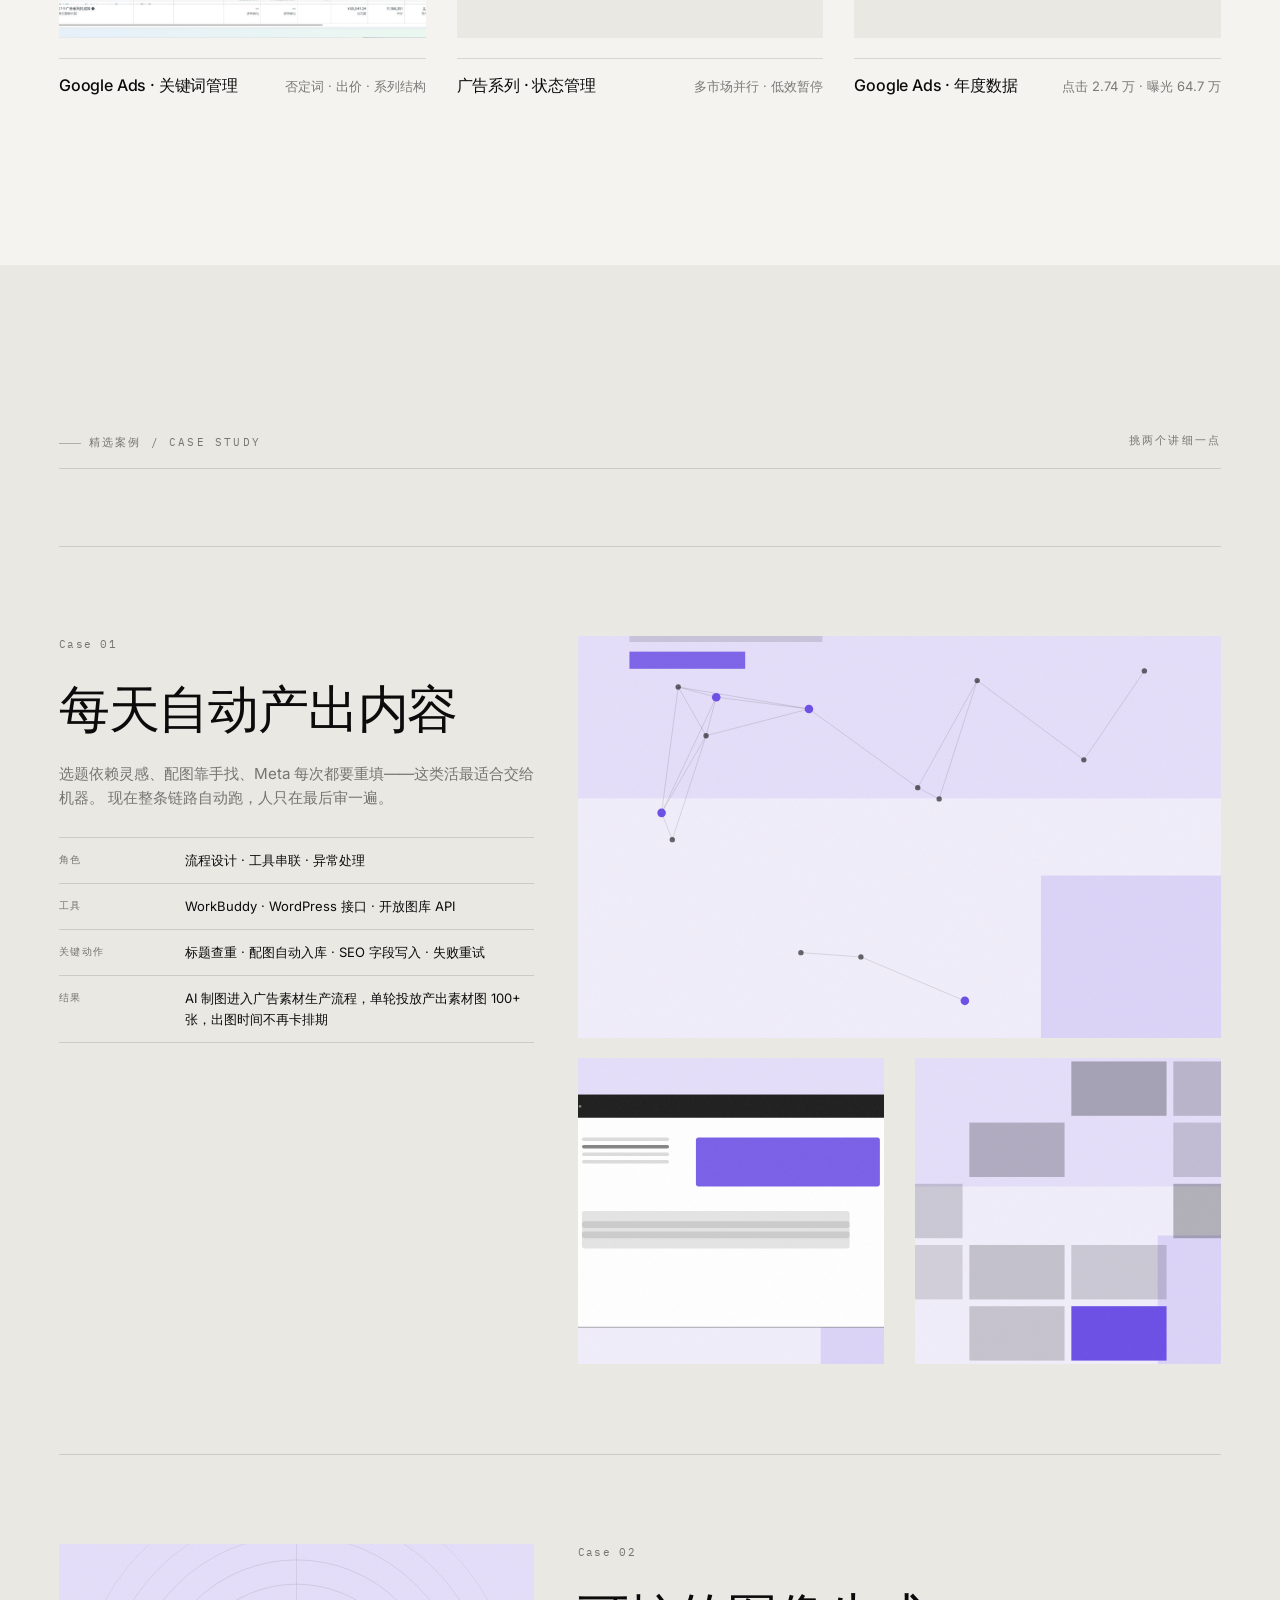
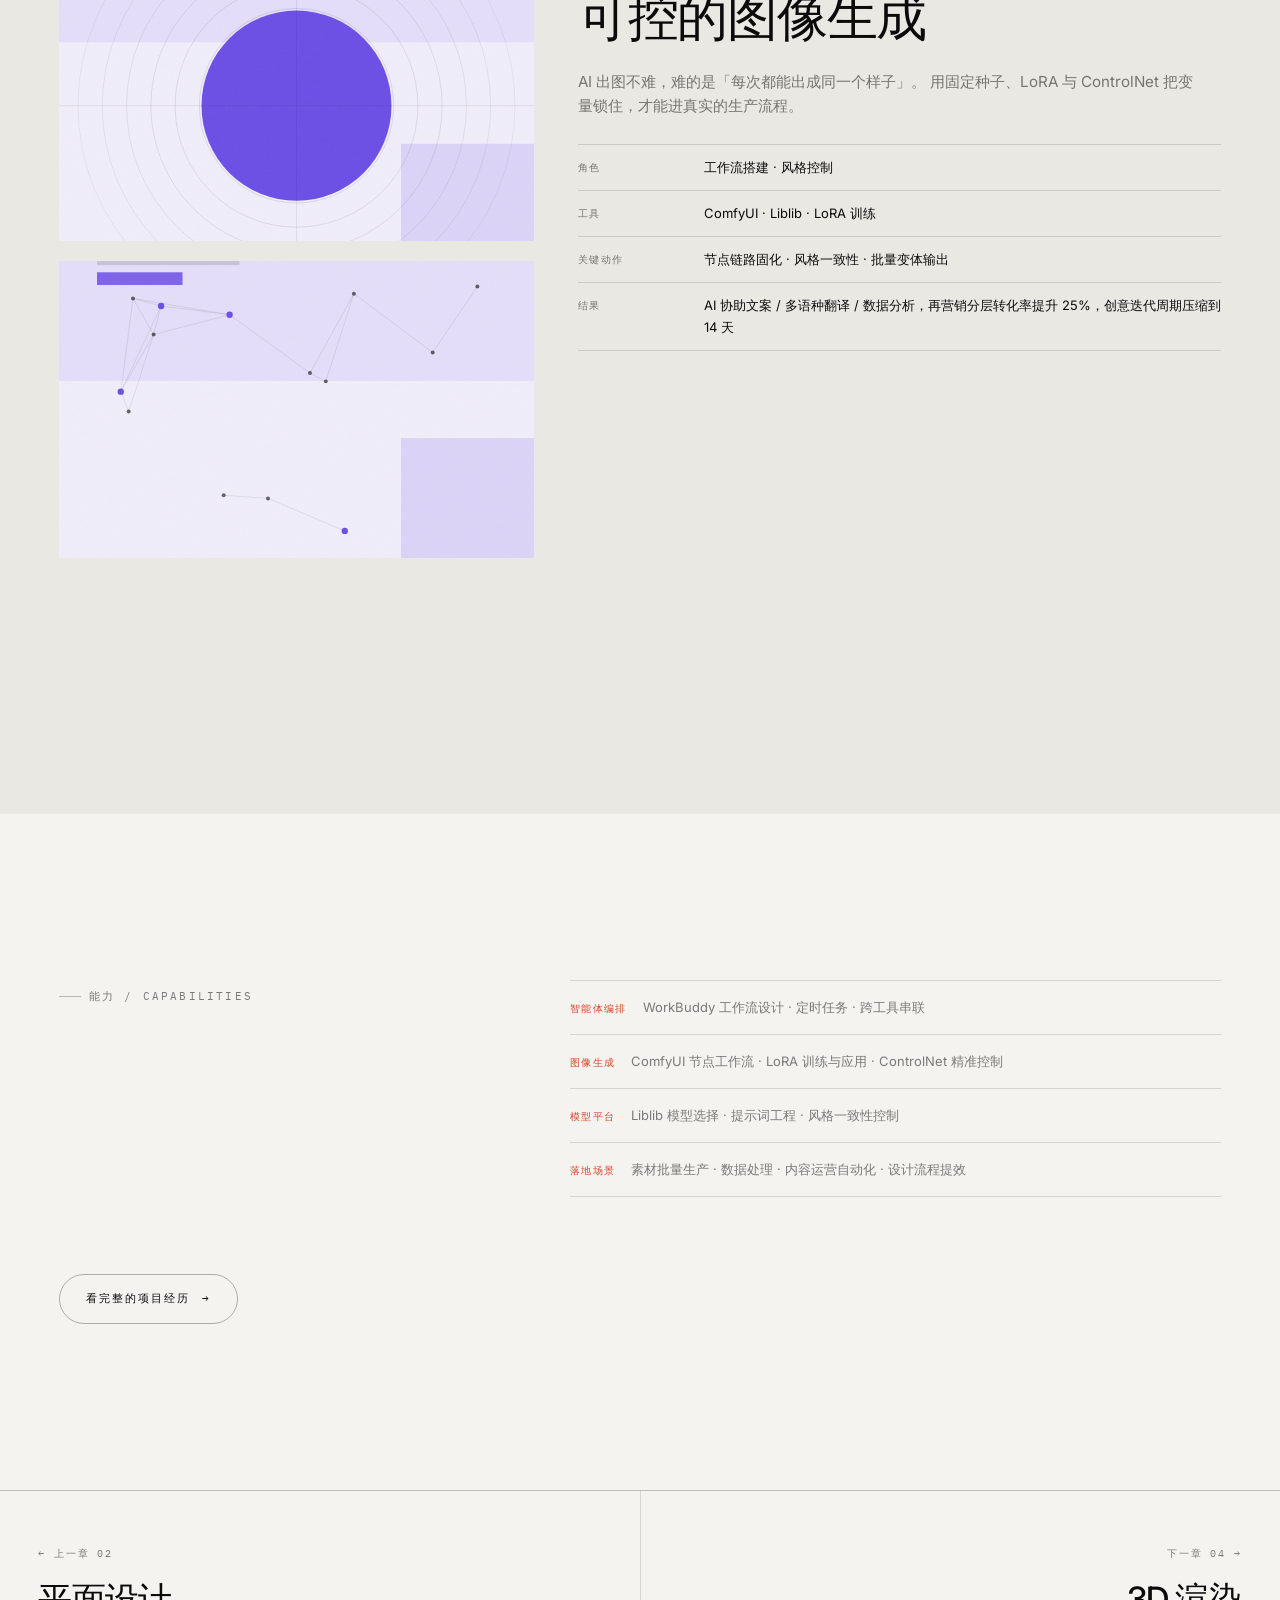
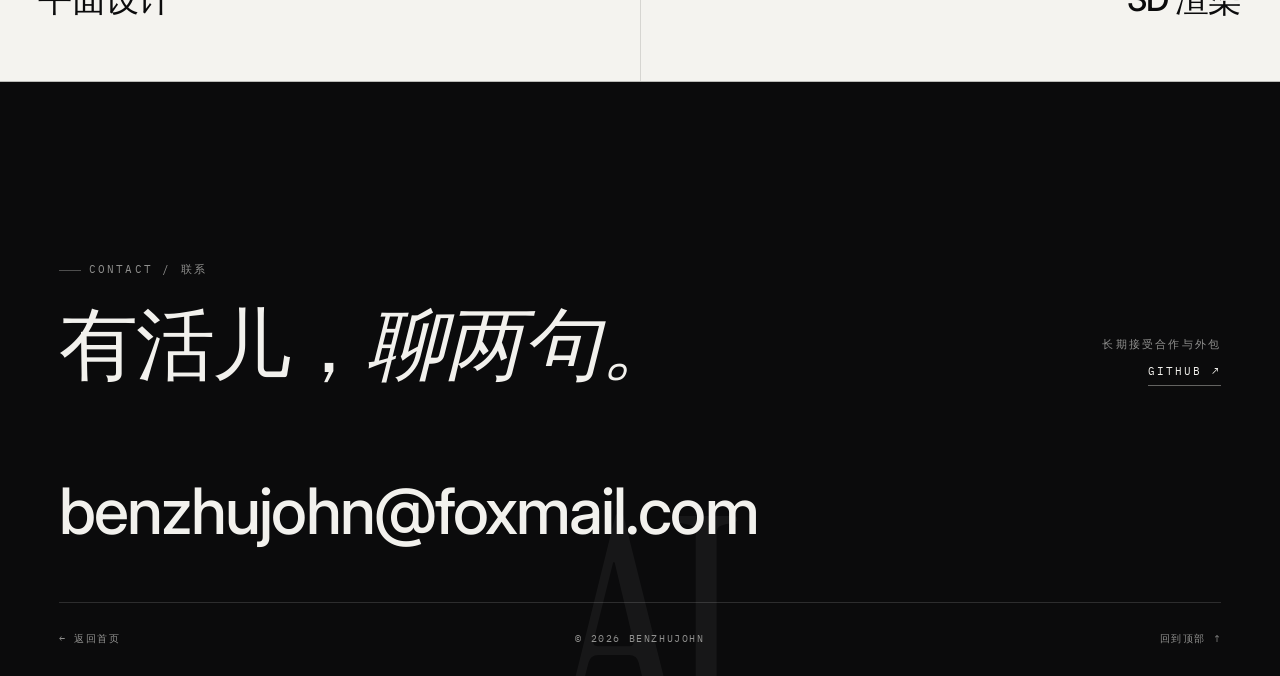
==== commit 521092e3: "feat: Hero 视频调整 + 头像字标 + 页脚精简 + 三年总结实录充实五大板块 本轮调整： - 首页 Hero 视频：透明度 .16 → .30，object-fit cover 全屏居中，" ====
--- a/pages/ai.html
+++ b/pages/ai.html
@@ -23,7 +23,7 @@
 <header class="nav">
   <div class="nav__inner">
     <a class="nav__brand" href="../index.html" aria-label="回到首页">
-      <span class="nav__mark">B</span>
+      <img class="nav__mark nav__mark--img" src="../assets/img/avatar.png" alt="benzhujohn 头像" width="26" height="26">
       <span>PORTFOLIO<span style="opacity:.45"> / 2026</span></span>
     </a>
     <nav class="nav__links" aria-label="主导航">
@@ -140,7 +140,71 @@
     </div>
   </section>
 
-  <section class="band band--deep sec" data-nav="light">
+  
+  <!-- 投放后台实录（来自 2024–2026 年度总结） -->
+  <section class="band sec" data-nav="light">
+    <div class="wrap">
+      <div class="shead reveal">
+        <div class="shead__row">
+          <span class="t-micro">投放后台实录 / Consoles</span>
+          <span class="t-micro t-micro--bare" style="color:var(--muted)">2024–2026 实录 · 点击看大图</span>
+        </div>
+        <p class="t-body shead__desc">
+          Facebook / Google / TikTok 三平台、最多 35 条广告同时在跑——
+          AI 制图进素材线（单轮 100+ 张）、再营销分层转化率 +25%、创意迭代周期压缩到 14 天，
+          这些是后台里真实发生的数字。
+        </p>
+      </div>
+
+      <div class="grid-2 mt-l">
+        <a class="work reveal" href="../assets/img/works/wai-01.jpg" target="_blank" rel="noopener">
+          <div class="tile tile--wide">
+            <span class="tile__badge">TikTok</span>
+            <img src="../assets/img/works/wai-01.jpg" alt="TikTok 广告管理平台：泰国市场投放看板">
+            <span class="tile__cap"><span>TikTok 后台</span><span>泰国市场</span></span>
+          </div>
+          <div class="work__meta"><h3>TikTok 广告管理平台</h3><p>泰国投放 · 出价与素材测试</p></div>
+        </a>
+        <a class="work reveal reveal-d1" href="../assets/img/works/wai-02.jpg" target="_blank" rel="noopener">
+          <div class="tile tile--wide">
+            <span class="tile__badge">TikTok</span>
+            <img src="../assets/img/works/wai-02.jpg" alt="TikTok 广告数据：消耗与效果曲线">
+            <span class="tile__cap"><span>消耗曲线</span><span>效果</span></span>
+          </div>
+          <div class="work__meta"><h3>投放数据 · 消耗与效果</h3><p>按业务反馈动态调预算</p></div>
+        </a>
+      </div>
+
+      <div class="grid-3 mt-m">
+        <a class="work reveal" href="../assets/img/works/wai-03.jpg" target="_blank" rel="noopener">
+          <div class="tile tile--wide">
+            <span class="tile__badge">Google</span>
+            <img src="../assets/img/works/wai-03.jpg" alt="Google Ads 编辑器：关键词与广告系列管理">
+            <span class="tile__cap"><span>Ads 编辑器</span><span>关键词</span></span>
+          </div>
+          <div class="work__meta"><h3>Google Ads · 关键词管理</h3><p>否定词 · 出价 · 系列结构</p></div>
+        </a>
+        <a class="work reveal reveal-d1" href="../assets/img/works/wai-08.jpg" target="_blank" rel="noopener">
+          <div class="tile tile--wide">
+            <span class="tile__badge">Google</span>
+            <img src="../assets/img/works/wai-08.jpg" alt="Google Ads 广告系列列表与状态管理">
+            <span class="tile__cap"><span>广告系列</span><span>多市场</span></span>
+          </div>
+          <div class="work__meta"><h3>广告系列 · 状态管理</h3><p>多市场并行 · 低效暂停</p></div>
+        </a>
+        <a class="work reveal reveal-d2" href="../assets/img/works/wai-07.jpg" target="_blank" rel="noopener">
+          <div class="tile tile--wide">
+            <span class="tile__badge">年度数据</span>
+            <img src="../assets/img/works/wai-07.jpg" alt="Google Ads 年度数据：点击 2.74 万 / 曝光 64.7 万">
+            <span class="tile__cap"><span>年度数据</span><span>2024</span></span>
+          </div>
+          <div class="work__meta"><h3>Google Ads · 年度数据</h3><p>点击 2.74 万 · 曝光 64.7 万</p></div>
+        </a>
+      </div>
+    </div>
+  </section>
+
+<section class="band band--deep sec" data-nav="light">
     <div class="wrap">
       <div class="shead reveal">
         <div class="shead__row">
@@ -245,11 +309,6 @@
 
     <div class="foot__mailrow foot__contacts">
       <a class="foot__mail mail-guard" href="../index.html#contact" data-mail="YmVuemh1am9obkBmb3htYWlsLmNvbQ==" aria-label="发送邮件"><noscript>benzhujohn —at— foxmail —dot— com</noscript></a>
-      <button class="foot__mail foot__wx" type="button" data-copywx="13892981183" aria-label="复制微信号 13892981183">
-        <span class="foot__wx__label">WeChat / 微信</span>
-        <b class="foot__wx__num">13892981183</b>
-        <em class="foot__wx__hint" aria-hidden="true">点击复制<svg viewBox="0 0 24 24" width="14" height="14" fill="none" stroke="currentColor" stroke-width="2" aria-hidden="true"><rect x="9" y="9" width="12" height="12" rx="2"/><path d="M5 15V5a2 2 0 0 1 2-2h10"/></svg></em>
-      </button>
     </div>
 
     <div class="foot__bottom">
--- a/assets/css/style.css
+++ b/assets/css/style.css
@@ -275,6 +275,11 @@
   display: grid; place-items: center;
   font-family: var(--font-display); font-size: 15px; color: #fff;
   letter-spacing: 0; flex: none;
+}
+.nav__mark--img {
+  background: none;                 /* 图片替代橙色底 */
+  object-fit: cover;
+  box-shadow: 0 0 0 1px rgba(255,255,255,.14);   /* 深浅底都能看清边缘 */
 }
 .nav__links { display: flex; align-items: center; gap: clamp(14px, 2vw, 34px); }
 .nav__link {
@@ -1464,49 +1469,6 @@
   display: flex; flex-direction: column; align-items: flex-start;
   gap: clamp(10px, 1.6vw, 18px);
 }
-/* 微信行：与巨型邮箱链接同列但小一档，保持编辑式层级 */
-.foot__wx {
-  appearance: none; background: none; border: 0; padding: 0;
-  cursor: pointer; text-align: left; color: var(--fg);
-  font-family: inherit; line-height: 1.1;
-  display: inline-flex; align-items: baseline; gap: .55em;
-  font-size: clamp(1rem, 2.4vw, 1.6rem);
-  letter-spacing: -.01em; font-weight: 500;
-  position: relative;
-}
-.foot__wx__label {
-  font-family: var(--font-mono); font-size: .625rem;
-  letter-spacing: .16em; text-transform: uppercase;
-  color: var(--muted); font-weight: 400;
-  transform: translateY(-.15em);
-}
-.foot__wx__num {
-  font-weight: 500; letter-spacing: .02em;
-  font-variant-numeric: tabular-nums;
-  border-bottom: 1px dashed color-mix(in srgb, var(--fg) 35%, transparent);
-  padding-bottom: .08em;
-}
-.foot__wx:hover .foot__wx__num { color: var(--accent); border-bottom-color: currentColor; }
-.foot__wx__hint {
-  font-style: normal; font-family: var(--font-mono);
-  font-size: .5625rem; letter-spacing: .14em; text-transform: uppercase;
-  color: var(--muted);
-  display: inline-flex; align-items: center; gap: .4em;
-  transition: opacity .3s var(--ease), transform .3s var(--ease);
-}
-.foot__wx__hint svg { width: .9em; height: .9em; }
-.foot__wx .foot__wx__hint::after {
-  content: "已复制 ✓"; position: absolute; left: 0; top: 100%;
-  font-size: .625rem; letter-spacing: .16em; text-transform: uppercase;
-  color: var(--accent); white-space: nowrap;
-  opacity: 0; transform: translateY(-2px);
-  transition: opacity .3s var(--ease), transform .3s var(--ease);
-}
-.foot__wx.is-copied .foot__wx__hint::after { opacity: 1; transform: translateY(2px); }
-.foot__wx.is-copied .foot__wx__hint { opacity: 0; transform: translateX(4px); }
-/* JS 可用时才显示提示；无 JS 时按钮仍能展示号码本身 */
-.foot__wx__hint { display: none; }
-.js .foot__wx__hint { display: inline-flex; }
 
 /* ============================================================
    29. Hero video background（首页首屏视频背景）
@@ -1514,31 +1476,33 @@
 .hero__video {
   position: absolute; inset: 0; z-index: 0;
   width: 100%; height: 100%;
-  object-fit: cover; pointer-events: none;
-  opacity: .16;                                   /* 低透明度：只当纹理，不抢文字 */
-  filter: grayscale(.6) contrast(1.04) brightness(.82);
+  object-fit: cover; object-position: center;     /* PC 全屏居中裁切 */
+  pointer-events: none;
+  opacity: .30;                                   /* 用户指定 30% */
+  filter: grayscale(.55) contrast(1.04) brightness(.85);
 }
 .hero__shade {
   position: absolute; inset: 0; z-index: 1;
+  /* 与页面背景同色的滤镜层：墨黑 #0B0B0C 均匀覆盖，上下略深做收边 */
   background:
     linear-gradient(180deg,
-      rgba(11,11,12,.62) 0%,
-      rgba(11,11,12,.30) 42%,
-      rgba(11,11,12,.55) 74%,
-      rgba(11,11,12,.88) 100%);
+      rgba(11,11,12,.78) 0%,
+      rgba(11,11,12,.60) 40%,
+      rgba(11,11,12,.62) 68%,
+      rgba(11,11,12,.90) 100%);
 }
 /* 网格线 / 光晕 / 噪点整体压到视频之上，保持原有层次 */
 .hero__video ~ .hero__grid-lines,
 .hero__video ~ .hero__glow,
 .hero__video ~ .hero__noise { z-index: 2; }
 @media (max-width: 720px) {
-  .hero__video { opacity: .13; }
+  .hero__video { opacity: .26; }
   .hero__shade {
     background:
       linear-gradient(180deg,
-        rgba(11,11,12,.72) 0%,
-        rgba(11,11,12,.46) 45%,
-        rgba(11,11,12,.9) 100%);
+        rgba(11,11,12,.84) 0%,
+        rgba(11,11,12,.68) 45%,
+        rgba(11,11,12,.92) 100%);
   }
 }
 @media (prefers-reduced-motion: reduce) {
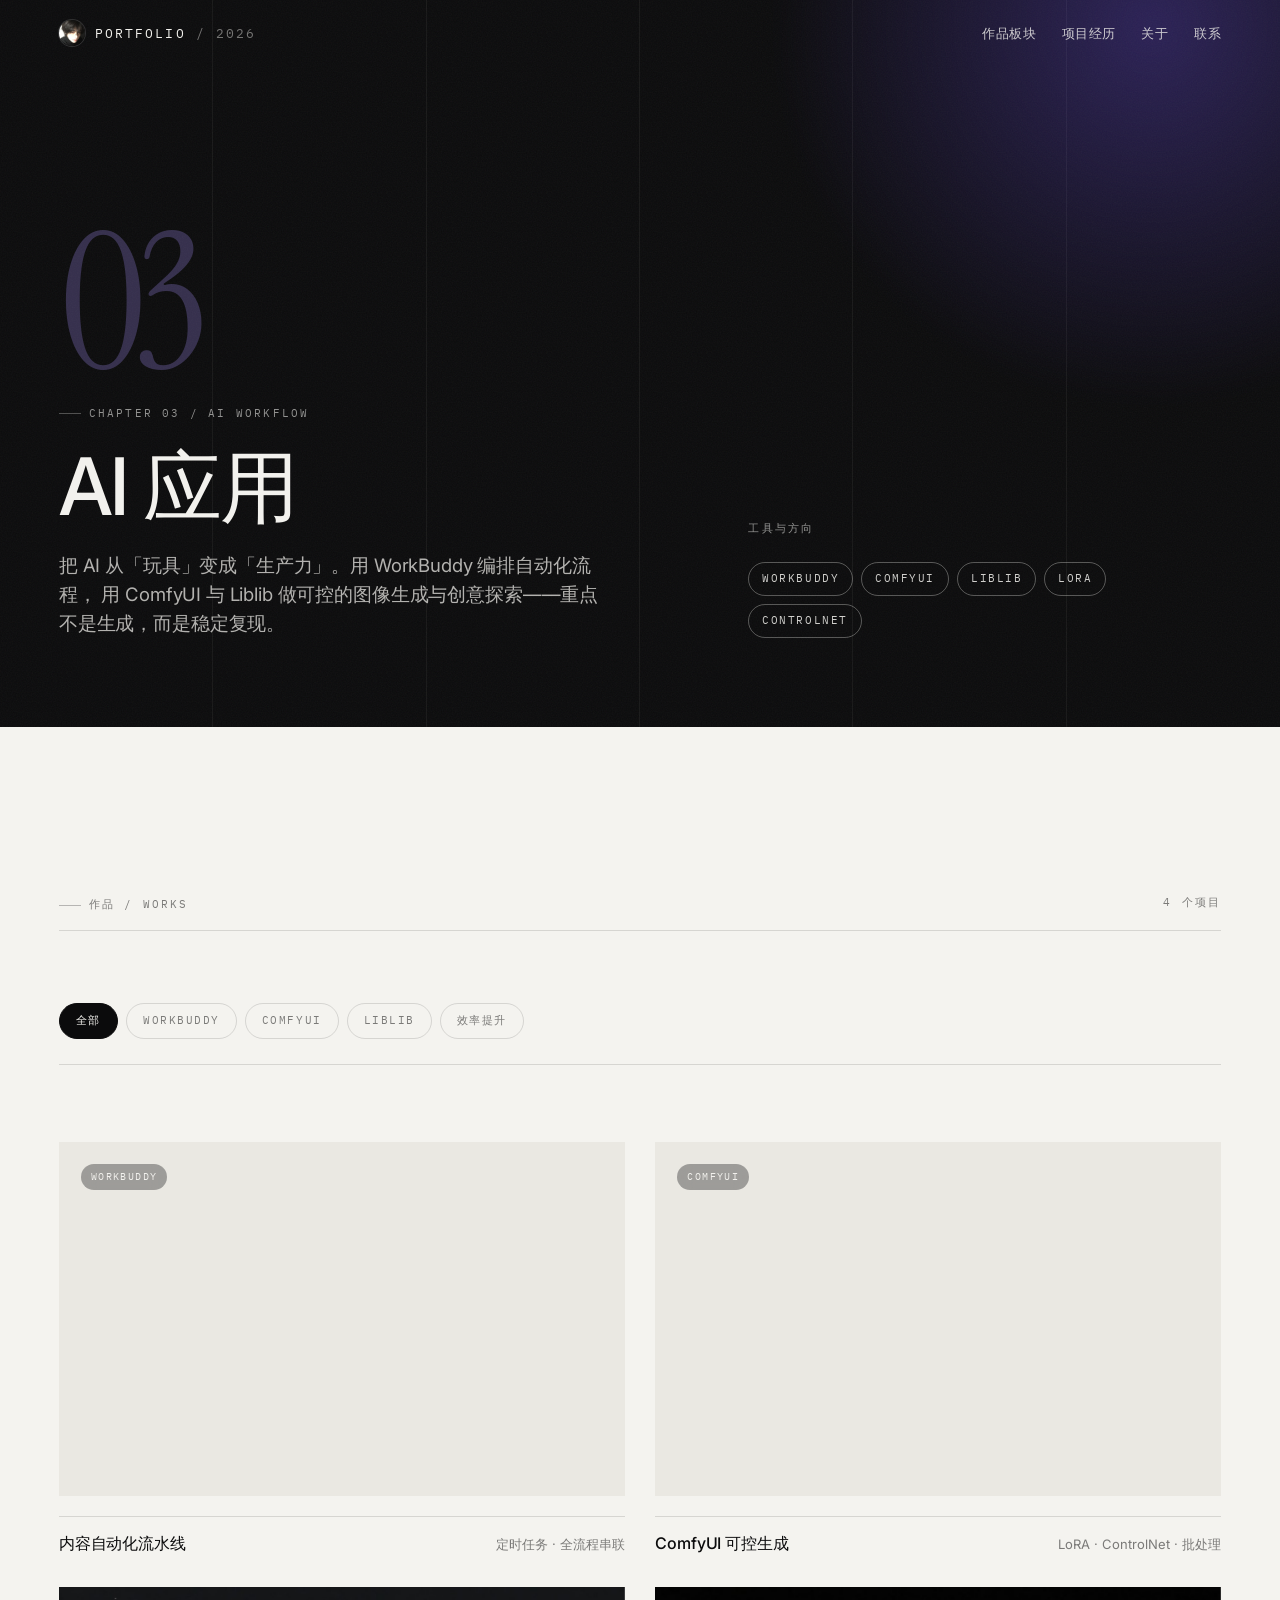
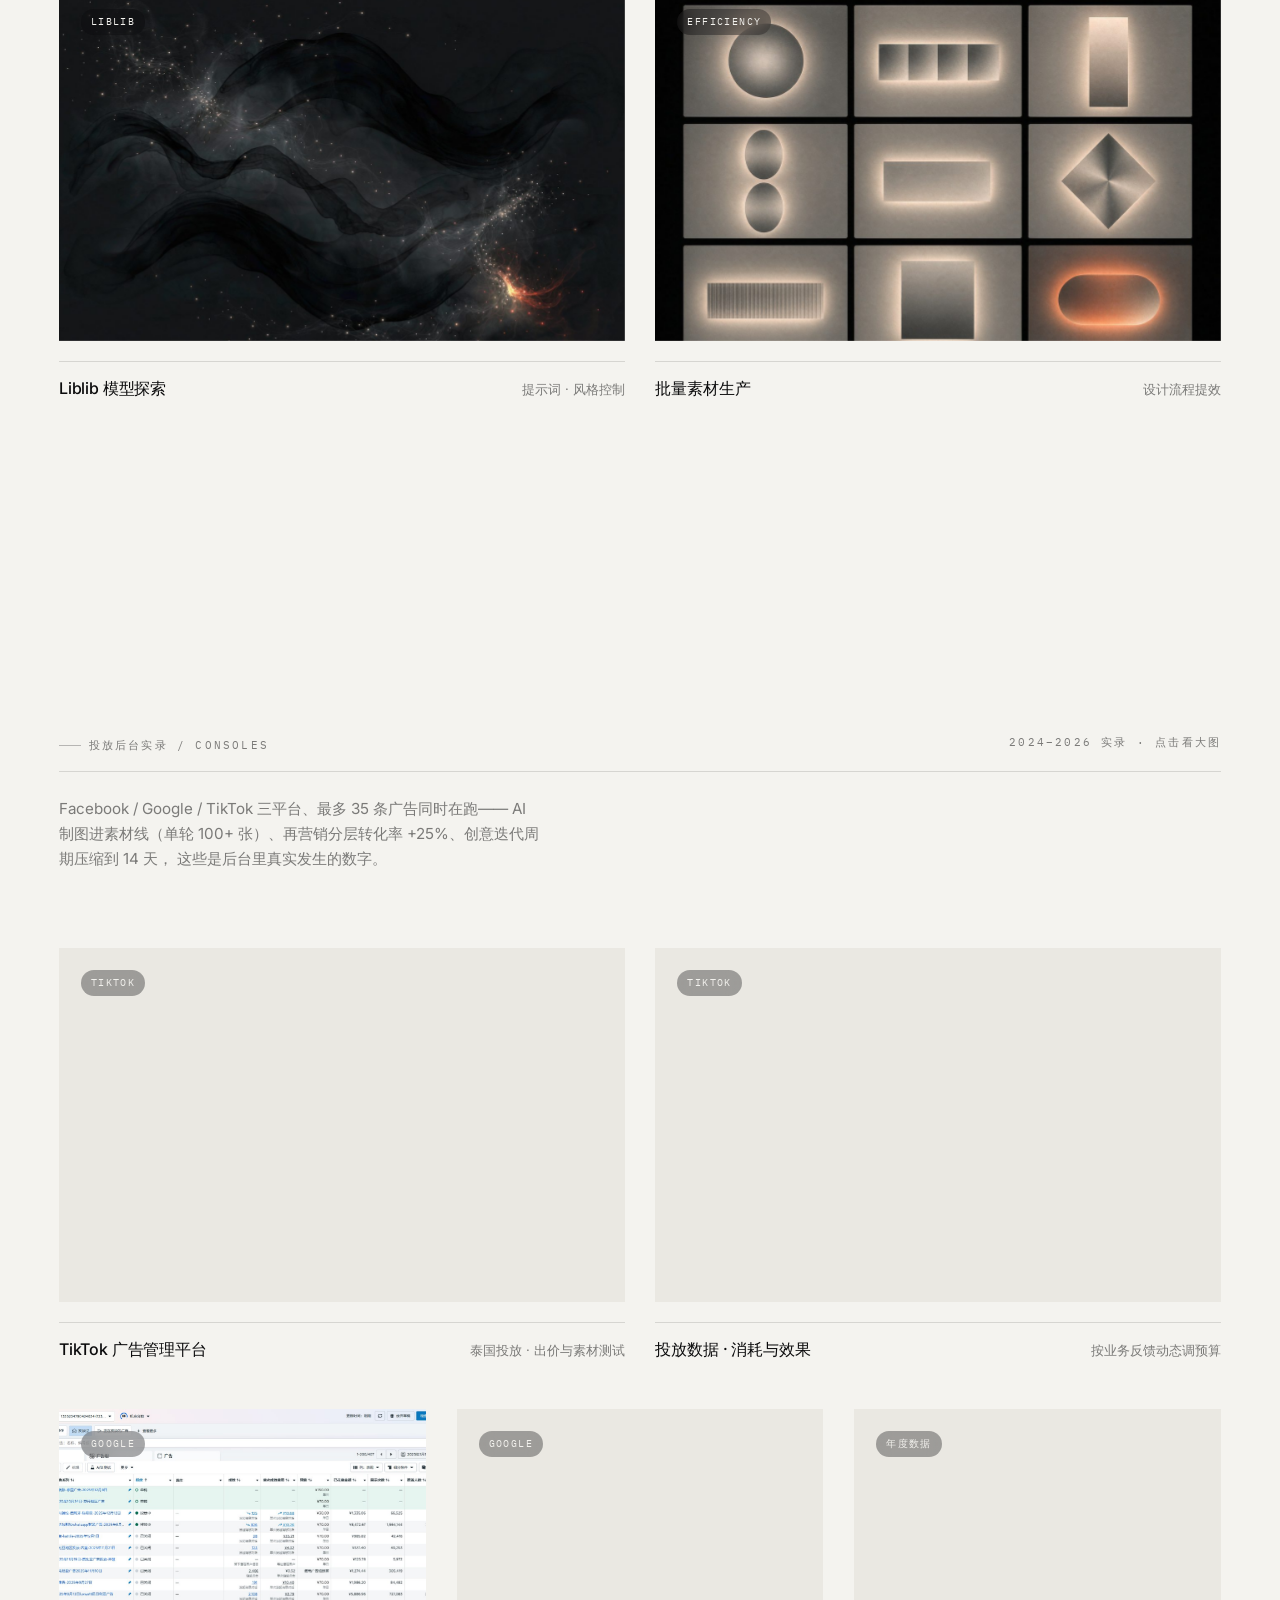
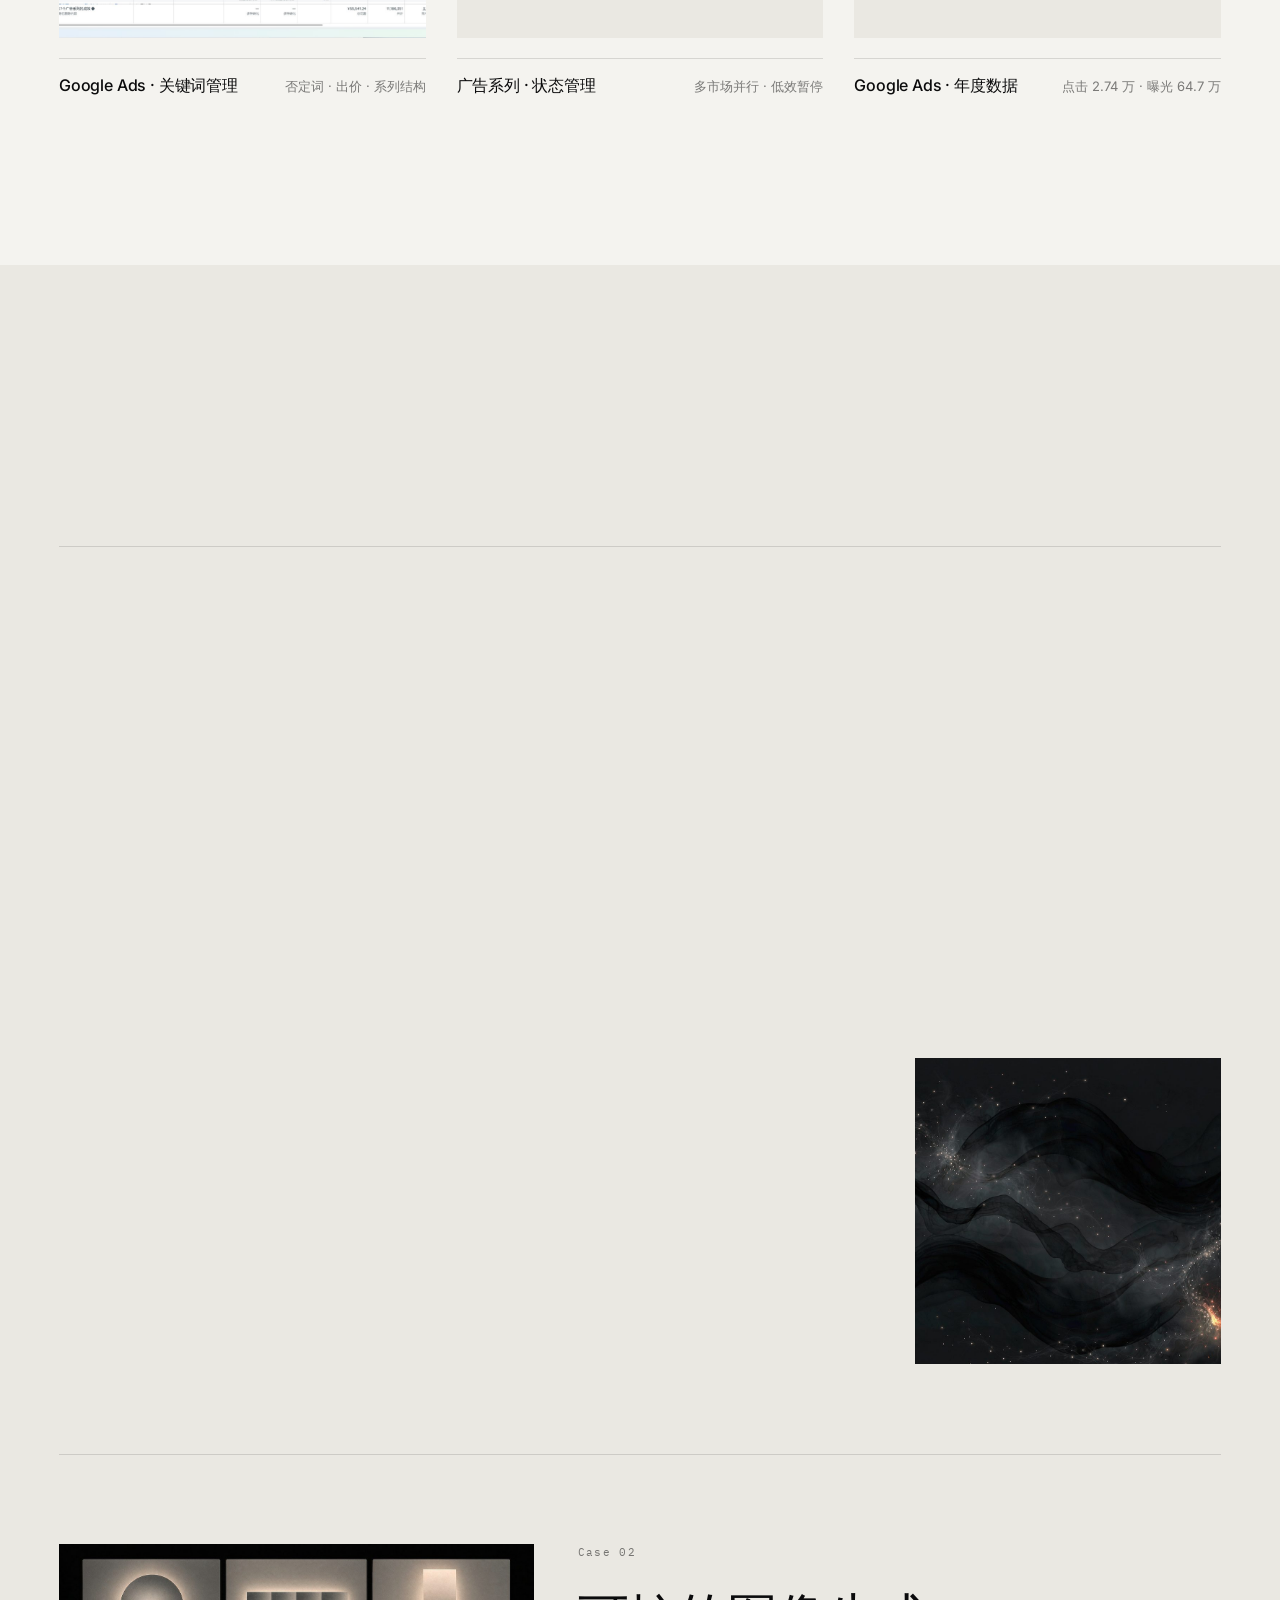
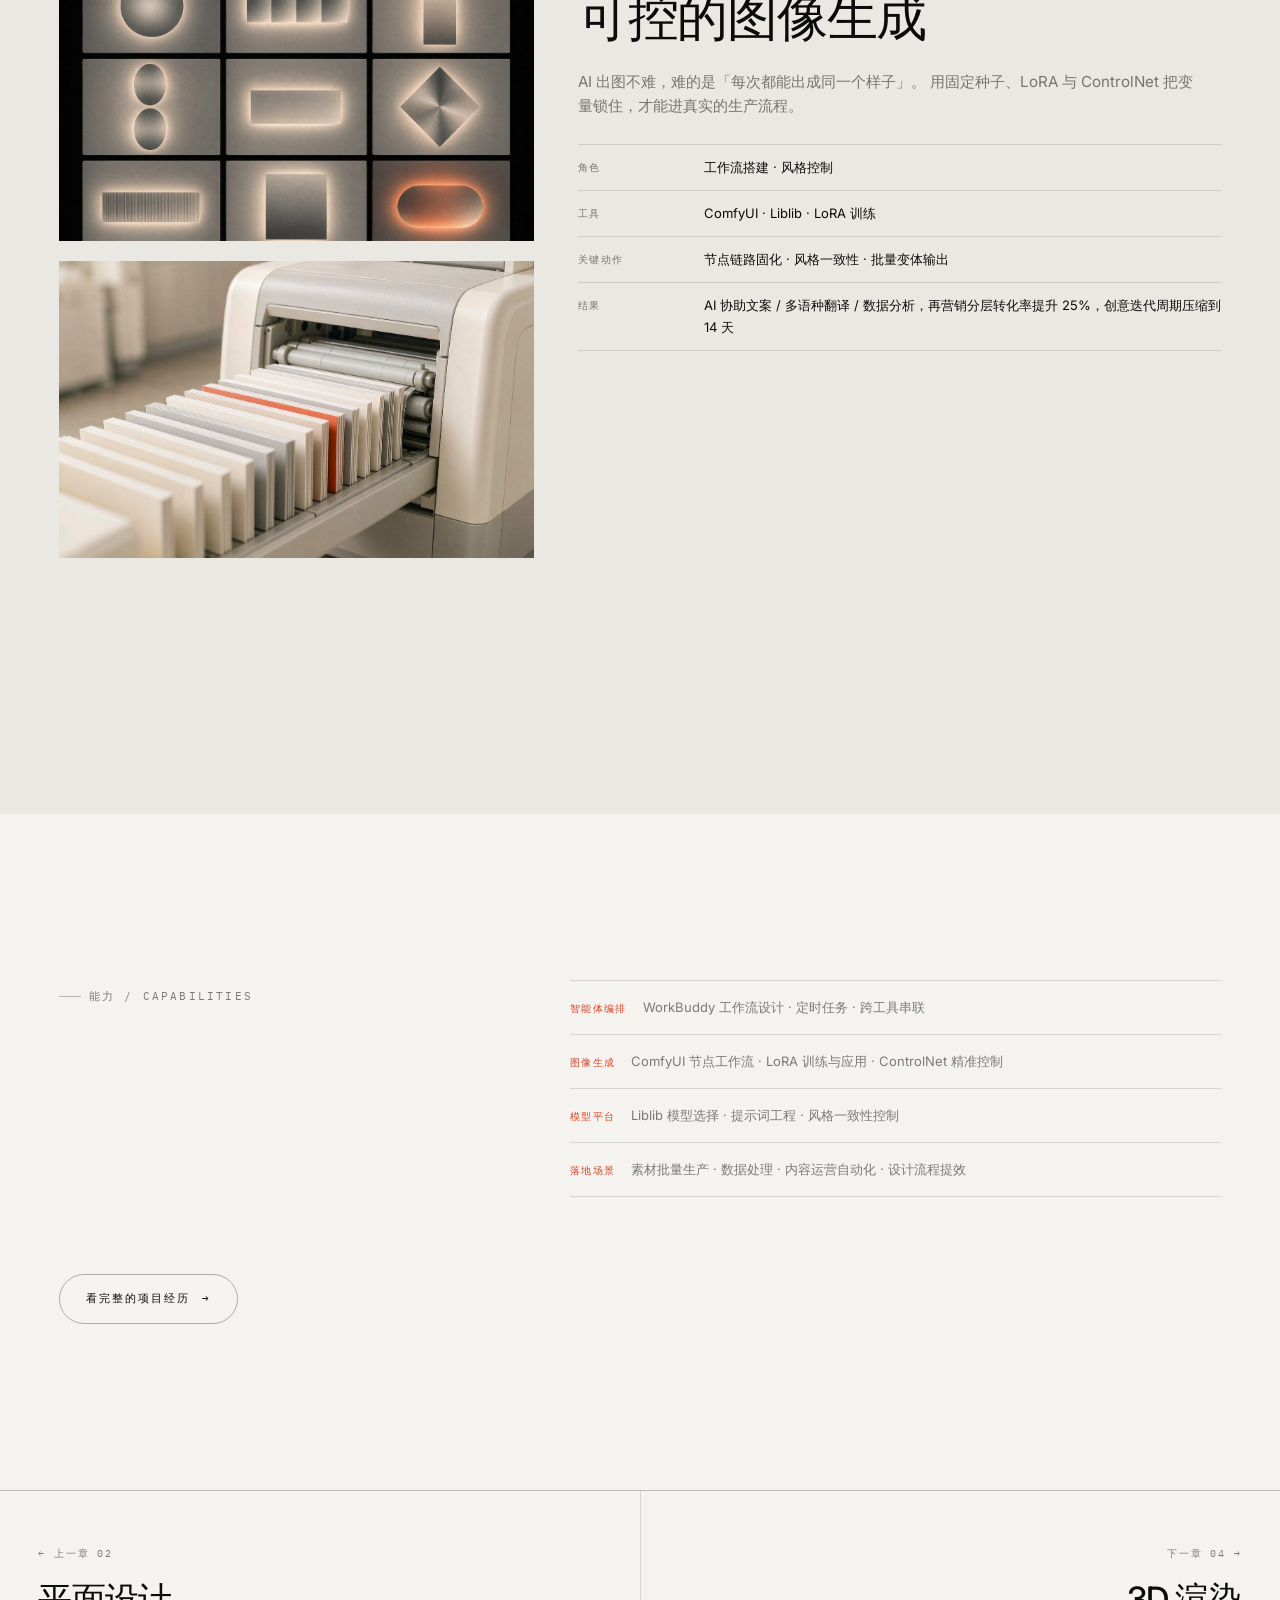
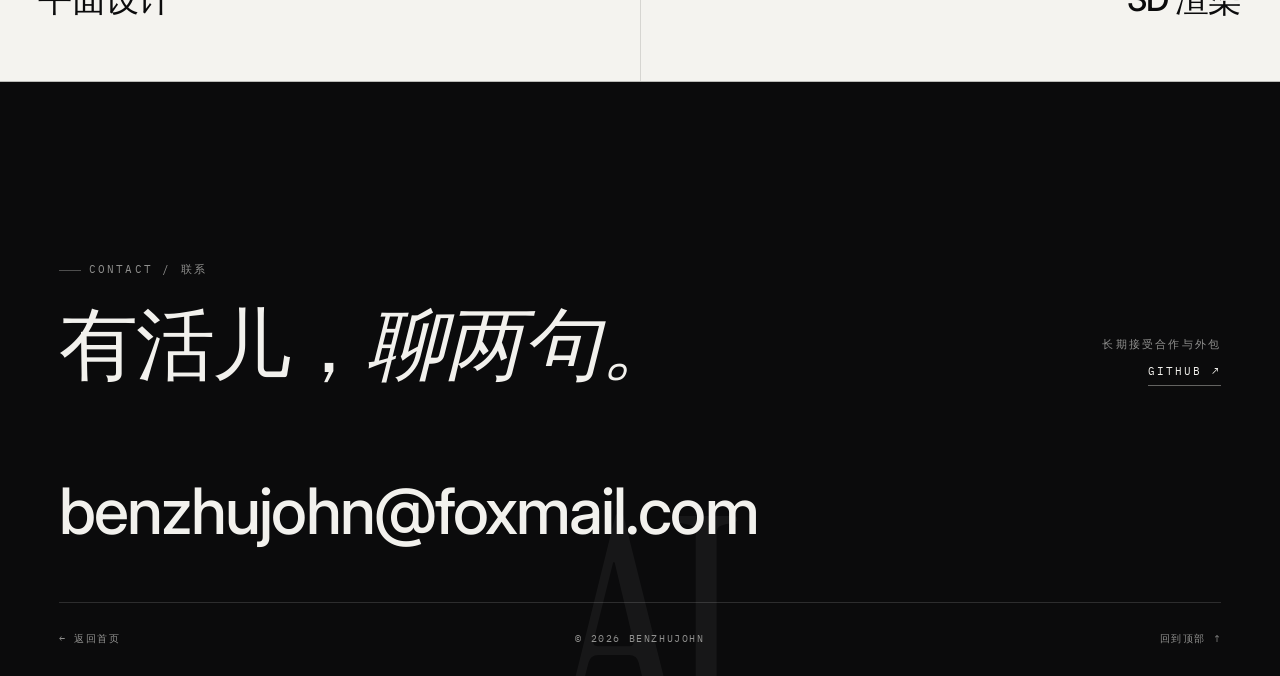
==== commit eef3cbba: "feat: replace all remaining placeholder SVGs with AI-generated editorial images - 新增 17 张 AI 生成配图（编辑" ====
--- a/pages/ai.html
+++ b/pages/ai.html
@@ -107,7 +107,7 @@
         <a class="work reveal" href="#" data-cat="WorkBuddy 提效">
           <div class="tile tile--wide">
             <span class="tile__badge">WorkBuddy</span>
-            <img src="../assets/img/ai-01.svg" alt="智能体自动化工作流">
+            <img src="../assets/img/ai-01.jpg" alt="智能体自动化工作流">
             <span class="tile__cap"><span>自动化工作流</span><span>编排</span></span>
           </div>
           <div class="work__meta"><h3>内容自动化流水线</h3><p>定时任务 · 全流程串联</p></div>
@@ -115,7 +115,7 @@
         <a class="work reveal reveal-d1" href="#" data-cat="ComfyUI">
           <div class="tile tile--wide">
             <span class="tile__badge">ComfyUI</span>
-            <img src="../assets/img/ai-02.svg" alt="ComfyUI 节点工作流">
+            <img src="../assets/img/ai-02.jpg" alt="ComfyUI 节点工作流">
             <span class="tile__cap"><span>节点工作流</span><span>可控生成</span></span>
           </div>
           <div class="work__meta"><h3>ComfyUI 可控生成</h3><p>LoRA · ControlNet · 批处理</p></div>
@@ -123,7 +123,7 @@
         <a class="work reveal" href="#" data-cat="Liblib">
           <div class="tile tile--wide">
             <span class="tile__badge">Liblib</span>
-            <img src="../assets/img/ai-03.svg" alt="模型平台创意探索">
+            <img src="../assets/img/ai-03.jpg" alt="模型平台创意探索">
             <span class="tile__cap"><span>创意探索</span><span>模型平台</span></span>
           </div>
           <div class="work__meta"><h3>Liblib 模型探索</h3><p>提示词 · 风格控制</p></div>
@@ -131,7 +131,7 @@
         <a class="work reveal reveal-d1" href="#" data-cat="提效 WorkBuddy">
           <div class="tile tile--wide">
             <span class="tile__badge">Efficiency</span>
-            <img src="../assets/img/ai-04.svg" alt="批量素材生产">
+            <img src="../assets/img/ai-04.jpg" alt="批量素材生产">
             <span class="tile__cap"><span>批量素材生产</span><span>Pipeline</span></span>
           </div>
           <div class="work__meta"><h3>批量素材生产</h3><p>设计流程提效</p></div>
@@ -230,10 +230,10 @@
             </div>
           </div>
           <div class="case__media reveal reveal-d1">
-            <div class="tile tile--wide"><img src="../assets/img/ai-01.svg" alt="工作流节点"></div>
+            <div class="tile tile--wide"><img src="../assets/img/ai-01.jpg" alt="工作流节点"></div>
             <div class="case__media--2 grid-2">
-              <div class="tile tile--square"><img src="../assets/img/ai-02.svg" alt="节点细节"></div>
-              <div class="tile tile--square"><img src="../assets/img/ai-03.svg" alt="输出结果"></div>
+              <div class="tile tile--square"><img src="../assets/img/ai-02.jpg" alt="节点细节"></div>
+              <div class="tile tile--square"><img src="../assets/img/ai-03.jpg" alt="输出结果"></div>
             </div>
           </div>
         </div>
@@ -256,8 +256,8 @@
             </div>
           </div>
           <div class="case__media reveal reveal-d1">
-            <div class="tile tile--wide"><img src="../assets/img/ai-04.svg" alt="生成结果"></div>
-            <div class="tile tile--wide"><img src="../assets/img/exp-03.svg" alt="工作流结构"></div>
+            <div class="tile tile--wide"><img src="../assets/img/ai-04.jpg" alt="生成结果"></div>
+            <div class="tile tile--wide"><img src="../assets/img/exp-03.jpg" alt="工作流结构"></div>
           </div>
         </div>
       </article>
